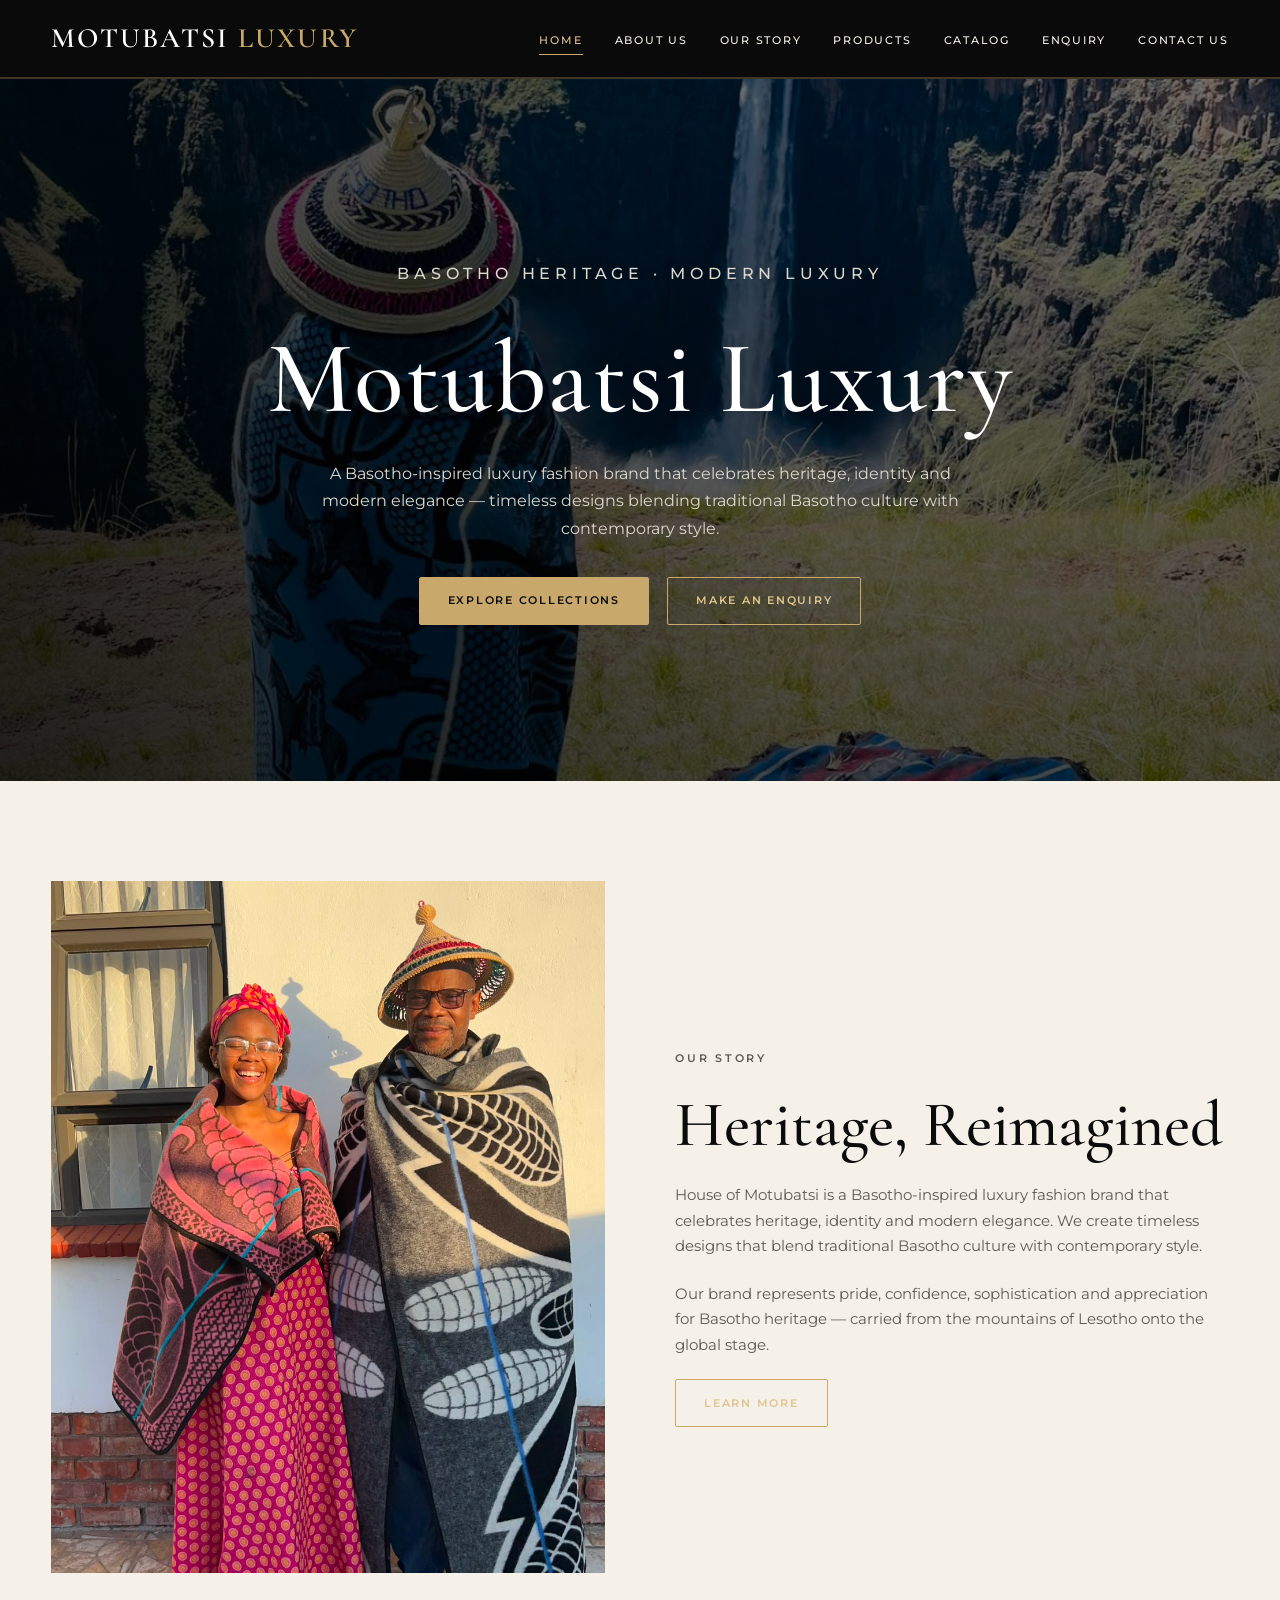
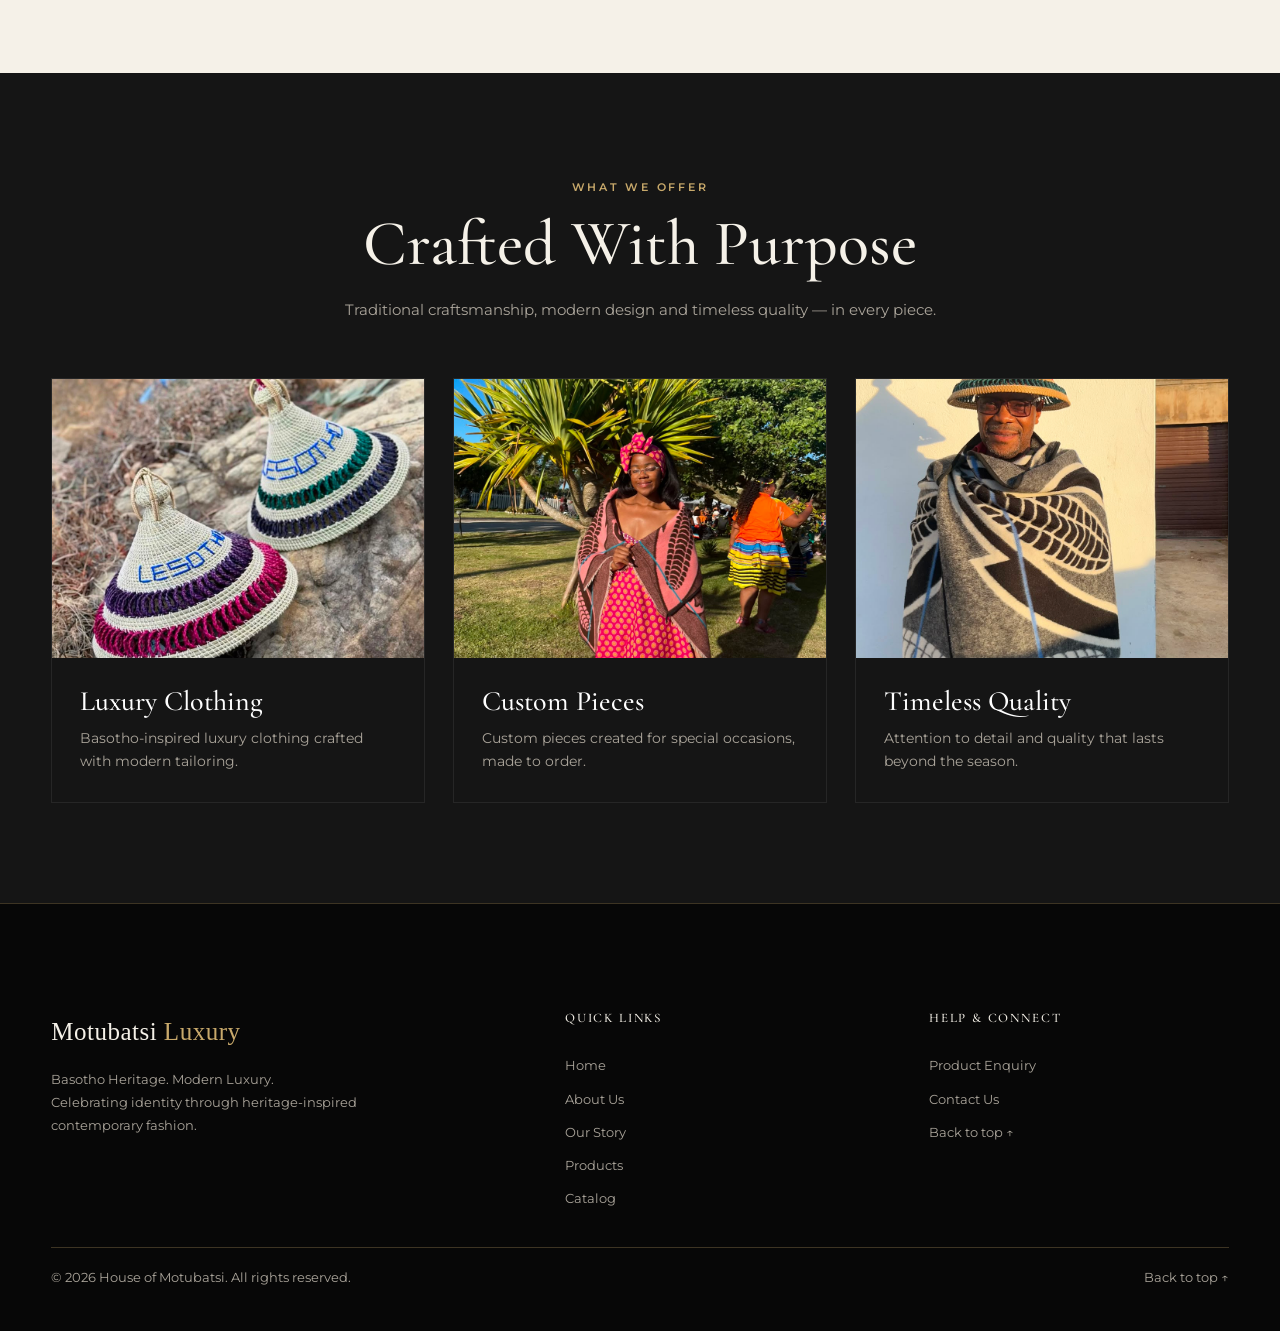
==== index.html @ 23c182a7 "Fix broken homepage product image path" ====
<!DOCTYPE html>
<!-- Declares this document as an HTML5 document. -->
<html lang="en">
<!-- Opens the HTML document and specifies English as the page language. -->

<head>
    <!-- Opens the head section containing metadata and linked resources. -->

    <meta charset="UTF-8">
    <!-- Sets the character encoding to UTF-8 so text and symbols display correctly. -->

    <meta name="viewport" content="width=device-width, initial-scale=1.0">
    <!-- Makes the webpage responsive by matching the viewport width to the device width. -->

    <meta name="description" content="House of Motubatsi — a Basotho-inspired luxury fashion brand celebrating heritage, identity and modern elegance.">
    <!-- Provides a description of the website for search engines and page previews. -->

    <link rel="stylesheet" href="assets/css/styles.css">
    <!-- Links the home page to the main Motubatsi Luxury CSS stylesheet. -->

    <title>Motubatsi Luxury | Home</title>
    <!-- Sets the title displayed in the browser tab. -->

</head>
<!-- Closes the head section. -->

<body id="top">
    <a class="skip-link" href="#main-content">Skip to main content</a>
<!-- Opens the visible content of the webpage. -->

    <header class="site-header" id="site-header">
        <!-- Creates the main website header. -->

        <div class="navbar">
            <!-- Wraps the navigation bar. -->

            <div class="nav-container">
                <!-- Provides the layout container for the brand, navigation, and mobile menu button. -->

                <a href="./index.html" class="brand">Motubatsi <span>Luxury</span></a>
                <!-- Creates the clickable Motubatsi Luxury brand/logo. -->
                <!-- The href links the brand back to the home page. -->
                <!-- The span allows the word "Luxury" to receive separate styling. -->

                <nav aria-label="Main navigation">
                    <!-- Defines the primary navigation area of the website. -->

                    <ul class="nav-links" id="primary-navigation">
                        <!-- Creates an unordered list containing the website navigation links. -->

                        <li><a href="./index.html" class="active">Home</a></li>
                        <!-- Creates the Home navigation item. -->
                        <!-- The active class indicates that the current page is Home. -->

                        <li><a href="./pages/about.html">About Us</a></li>
                        <!-- Creates a navigation item linking to the About Us page. -->

                        <li><a href="./pages/our-story.html">Our Story</a></li>
                        <!-- Creates a navigation item linking to the Our Story page. -->

                        <li><a href="./pages/product.html">Products</a></li>
                        <!-- Creates a navigation item linking to the Products page. -->

                        <li><a href="./pages/catalog.html">Catalog</a></li>
                        <!-- Creates a navigation item linking to the Catalog page. -->

                        <li><a href="./pages/enquiry.html">Enquiry</a></li>
                        <!-- Creates a navigation item linking to the Enquiry page. -->

                        <li><a href="./pages/contact.html">Contact Us</a></li>
                        <!-- Creates a navigation item linking to the Contact Us page. -->

                    </ul>
                    <!-- Closes the navigation list. -->

                </nav>
                <!-- Closes the navigation area. -->

                <button class="menu-toggle" type="button" aria-label="Toggle navigation" aria-controls="primary-navigation" aria-expanded="false">&#9776;</button>
                <!-- Creates the mobile navigation toggle button. -->
                <!-- aria-label gives the button an accessible description for screen readers. -->
                <!-- &#9776; displays the hamburger menu symbol. -->

            </div>
            <!-- Closes the navigation container. -->

        </div>
        <!-- Closes the navigation bar. -->

    </header>
    <!-- Closes the website header. -->

    <main id="main-content" tabindex="-1">
        <!-- Opens the main content area of the home page. -->

        <!-- Hero section: the main introductory banner at the top of the page. -->
        <section class="hero">
            <!-- Creates the large hero/banner section. -->

            <div class="hero-content">
                <!-- Contains and positions the hero text and action buttons. -->

                <p class="hero-eyebrow">Basotho Heritage &middot; Modern Luxury</p>
                <!-- Displays the small introductory text above the hero heading. -->
                <!-- &middot; creates a centered dot between the two phrases. -->

                <h1>Motubatsi Luxury</h1>
                <!-- Displays the main heading of the home page. -->

                <p>
                    <!-- Starts the main hero description. -->

                    A Basotho-inspired luxury fashion brand that celebrates heritage, identity and modern
                    <!-- Introduces the brand and its main themes. -->

                    elegance — timeless designs blending traditional Basotho culture with contemporary style.
                    <!-- Describes the combination of heritage and modern fashion. -->

                </p>
                <!-- Closes the hero description. -->

                <a href="./pages/product.html" class="btn">Explore Collections</a>
                <!-- Creates a primary button linking visitors to the Products page. -->

                <a href="./pages/enquiry.html" class="btn btn-outline" style="margin-left: 14px;">Make an Enquiry</a>
                <!-- Creates a secondary outlined button linking to the Enquiry page. -->
                <!-- The inline margin-left adds 14 pixels of space between the two buttons. -->

            </div>
            <!-- Closes the hero content container. -->

        </section>
        <!-- Closes the hero section. -->

        <!-- About teaser: a short introduction to the brand's story. -->
        <section class="about">
            <!-- Creates the About section on the home page. -->

            <div class="container about-grid">
                <!-- Creates a responsive grid containing the image and text. -->

                <div class="about-image">
                    <!-- Creates the image column of the About section. -->

                    <img src="./assets/images/founder-ceo.jpeg" alt="Founder & CEO of Motubatsi Luxury">
                    <!-- Displays the Founder and CEO image. -->
                    <!-- src specifies the location of the image file. -->
                    <!-- alt provides alternative text for accessibility and image-loading failures. -->

                </div>
                <!-- Closes the About image container. -->

                <div class="about-content">
                    <!-- Creates the text/content column of the About section. -->

                    <p class="section-eyebrow">Our Story</p>
                    <!-- Displays the small section label above the heading. -->

                    <h2>Heritage, Reimagined</h2>
                    <!-- Displays the About section heading. -->

                    <p>
                        <!-- Starts the first About paragraph. -->

                        House of Motubatsi is a Basotho-inspired luxury fashion brand that celebrates heritage,
                        <!-- Introduces the brand and its cultural focus. -->

                        identity and modern elegance. We create timeless designs that blend traditional Basotho
                        <!-- Explains the design philosophy of combining identity and elegance. -->

                        culture with contemporary style.
                        <!-- Completes the description of the design approach. -->

                    </p>
                    <!-- Closes the first About paragraph. -->

                    <p>
                        <!-- Starts the second About paragraph. -->

                        Our brand represents pride, confidence, sophistication and appreciation for Basotho
                        <!-- Lists qualities associated with the brand. -->

                        heritage — carried from the mountains of Lesotho onto the global stage.
                        <!-- Describes the brand's connection to Lesotho and its wider ambitions. -->

                    </p>
                    <!-- Closes the second About paragraph. -->

                    <a href="./pages/about.html" class="btn btn-outline">Learn More</a>
                    <!-- Creates a secondary button linking to the full About Us page. -->

                </div>
                <!-- Closes the About content container. -->

            </div>
            <!-- Closes the About grid. -->

        </section>
        <!-- Closes the About teaser section. -->

        <!-- Offerings section: highlights the main things the brand provides. -->
        <section class="bg-dark">
            <!-- Creates a dark-background section for the offerings. -->

            <div class="container">
                <!-- Creates the main constrained content container. -->

                <div class="section-header">
                    <!-- Creates the heading area for the offerings section. -->

                    <p class="section-eyebrow">What We Offer</p>
                    <!-- Displays the small section label. -->

                    <h2 class="section-title">Crafted With Purpose</h2>
                    <!-- Displays the main heading for the offerings section. -->

                    <p class="section-text">
                        <!-- Starts the section description. -->

                        Traditional craftsmanship, modern design and timeless quality — in every piece.
                        <!-- Summarizes the qualities represented by the products. -->

                    </p>
                    <!-- Closes the section description. -->

                </div>
                <!-- Closes the offerings section header. -->

                <div class="card-grid">
                    <!-- Creates a responsive grid containing the three offering cards. -->

                    <div class="card">
                        <!-- Creates the first offering card. -->

                        <div class="card-image">
                            <!-- Creates the image area of the first card. -->

                            <img src="./assets/images/Mokorotlo.jpeg" alt="Basotho-inspired luxury clothing">
                            <!-- Displays an image representing Basotho-inspired luxury clothing. -->
                            <!-- alt describes the image for accessibility. -->

                        </div>
                        <!-- Closes the first card image container. -->

                        <div class="card-content">
                            <!-- Contains the text content of the first card. -->

                            <h3>Luxury Clothing</h3>
                            <!-- Displays the first offering title. -->

                            <p>Basotho-inspired luxury clothing crafted with modern tailoring.</p>
                            <!-- Describes the luxury clothing offering. -->

                        </div>
                        <!-- Closes the first card content. -->

                    </div>
                    <!-- Closes the first offering card. -->

                    <div class="card">
                        <!-- Creates the second offering card. -->

                        <div class="card-image">
                            <!-- Creates the image area of the second card. -->

                            <img src="./assets/images/founder.jpeg" alt="Traditional craftsmanship with modern design">
                            <!-- Displays an image representing traditional craftsmanship and modern design. -->
                            <!-- alt provides an accessible description of the image. -->

                        </div>
                        <!-- Closes the second card image container. -->

                        <div class="card-content">
                            <!-- Contains the text content of the second card. -->

                            <h3>Custom Pieces</h3>
                            <!-- Displays the second offering title. -->

                            <p>Custom pieces created for special occasions, made to order.</p>
                            <!-- Describes the custom-piece offering. -->

                        </div>
                        <!-- Closes the second card content. -->

                    </div>
                    <!-- Closes the second offering card. -->

                    <div class="card">
                        <!-- Creates the third offering card. -->

                        <div class="card-image">
                            <!-- Creates the image area of the third card. -->

                            <img src="./assets/images/ceo.jpeg" alt="Attention to detail and timeless quality">
                            <!-- Displays an image representing attention to detail and timeless quality. -->
                            <!-- alt provides an accessible description of the image. -->

                        </div>
                        <!-- Closes the third card image container. -->

                        <div class="card-content">
                            <!-- Contains the text content of the third card. -->

                            <h3>Timeless Quality</h3>
                            <!-- Displays the third offering title. -->

                            <p>Attention to detail and quality that lasts beyond the season.</p>
                            <!-- Describes the brand's quality-focused offering. -->

                        </div>
                        <!-- Closes the third card content. -->

                    </div>
                    <!-- Closes the third offering card. -->

                </div>
                <!-- Closes the offerings card grid. -->

            </div>
            <!-- Closes the main offerings container. -->

        </section>
        <!-- Closes the offerings section. -->

    </main>
    <!-- Closes the main page content. -->

    <footer class="site-footer"><div class="container"><div class="footer-grid">
<div class="footer-brand"><a class="footer-brand-name" href="./index.html">Motubatsi <span>Luxury</span></a><p>Basotho Heritage. Modern Luxury.</p><p class="footer-note">Celebrating identity through heritage-inspired contemporary fashion.</p></div>
<div class="footer-links"><h2 class="footer-title">Quick Links</h2><a href="./index.html">Home</a><a href="./pages/about.html">About Us</a><a href="./pages/our-story.html">Our Story</a><a href="./pages/product.html">Products</a><a href="./pages/catalog.html">Catalog</a></div>
<div class="footer-links"><h2 class="footer-title">Help &amp; Connect</h2><a href="./pages/enquiry.html">Product Enquiry</a><a href="./pages/contact.html">Contact Us</a><a href="#top">Back to top <span aria-hidden="true">↑</span></a></div>
</div><div class="footer-bottom"><p>&copy; 2026 House of Motubatsi. All rights reserved.</p><a class="back-to-top" href="#top">Back to top <span aria-hidden="true">↑</span></a></div></div></footer>
    <!-- Closes the website footer. -->

    <script src="./assets/js/main.js"></script>
    <!-- Loads the website JavaScript file for interactive functionality such as the mobile menu. -->

</body>
<!-- Closes the body containing the visible webpage content. -->

</html>
<!-- Closes the HTML document. -->
---- assets/css/styles.css ----
/* =========================================================
   Motubatsi Luxury
   Main stylesheet
   ========================================================= */

@import url('https://fonts.googleapis.com/css2?family=Cormorant+Garamond:wght@400;500;600;700&family=Montserrat:wght@300;400;500;600&display=swap');

/* Begins this CSS rule or grouped selector. */
:root {
    /* Defines the --black custom property value. */
    --black: #0b0b0b;
    /* Defines the --charcoal custom property value. */
    --charcoal: #151515;
    /* Defines the --dark custom property value. */
    --dark: #202020;
    /* Defines the --cream custom property value. */
    --cream: #f5f1e8;
    /* Defines the --white custom property value. */
    --white: #ffffff;
    /* Defines the --gold custom property value. */
    --gold: #c8a96b;
    /* Defines the --gold-light custom property value. */
    --gold-light: #dfc58f;
    /* Defines the --muted custom property value. */
    --muted: #aaa49a;
    /* Defines the --border custom property value. */
    --border: rgba(200, 169, 107, 0.28);

    /* Defines the --font-display custom property value. */
    --font-display: "Cormorant Garamond", Georgia, serif;
    /* Defines the --font-body custom property value. */
    --font-body: "Montserrat", Arial, sans-serif;

    /* Defines the --container custom property value. */
    --container: 1180px;
    /* Defines the --radius custom property value. */
    --radius: 2px;
    /* Defines the --shadow custom property value. */
    --shadow: 0 18px 50px rgba(0, 0, 0, 0.25);
    /* Defines the --transition custom property value. */
    --transition: 0.3s ease;
}

/* ---------- Reset ---------- */

*,
*::before,
/* Begins this CSS rule or grouped selector. */
*::after {
    /* Sets the box-sizing CSS property. */
    box-sizing: border-box;
    /* Sets the margin CSS property. */
    margin: 0;
    /* Sets the padding CSS property. */
    padding: 0;
}

/* Begins this CSS rule or grouped selector. */
html {
    /* Sets the scroll-behavior CSS property. */
    scroll-behavior: smooth;
}

/* Begins this CSS rule or grouped selector. */
body {
    /* Sets the min-height CSS property. */
    min-height: 100vh;
    /* Sets the background CSS property. */
    background: var(--black);
    /* Sets the color CSS property. */
    color: var(--cream);
    /* Sets the font-family CSS property. */
    font-family: var(--font-body);
    /* Sets the font-size CSS property. */
    font-size: 15px;
    /* Sets the font-weight CSS property. */
    font-weight: 400;
    /* Sets the line-height CSS property. */
    line-height: 1.7;
}

/* Begins this CSS rule or grouped selector. */
img {
    /* Sets the display CSS property. */
    display: block;
    /* Sets the max-width CSS property. */
    max-width: 100%;
    /* Sets the height CSS property. */
    height: auto;
}

/* Begins this CSS rule or grouped selector. */
a {
    /* Sets the color CSS property. */
    color: inherit;
    /* Sets the text-decoration CSS property. */
    text-decoration: none;
}

button,
input,
textarea,
/* Begins this CSS rule or grouped selector. */
select {
    /* Sets the font CSS property. */
    font: inherit;
}

/* Begins this CSS rule or grouped selector. */
button {
    /* Sets the cursor CSS property. */
    cursor: pointer;
}

ul,
/* Begins this CSS rule or grouped selector. */
ol {
    /* Sets the list-style CSS property. */
    list-style: none;
}

/* ---------- Global layout ---------- */

/* Begins this CSS rule or grouped selector. */
.container {
    /* Sets the width CSS property. */
    width: min(92%, var(--container));
    /* Sets the margin-inline CSS property. */
    margin-inline: auto;
}

/* Begins this CSS rule or grouped selector. */
section {
    /* Sets the padding CSS property. */
    padding: 100px 0;
}

/* Begins this CSS rule or grouped selector. */
.section-header {
    /* Sets the max-width CSS property. */
    max-width: 700px;
    /* Sets the margin CSS property. */
    margin: 0 auto 55px;
    /* Sets the text-align CSS property. */
    text-align: center;
}

/* Begins this CSS rule or grouped selector. */
.section-eyebrow {
    /* Sets the display CSS property. */
    display: inline-block;
    /* Sets the margin-bottom CSS property. */
    margin-bottom: 12px;
    /* Sets the color CSS property. */
    color: var(--gold);
    /* Sets the font-size CSS property. */
    font-size: 11px;
    /* Sets the font-weight CSS property. */
    font-weight: 600;
    /* Sets the letter-spacing CSS property. */
    letter-spacing: 0.25em;
    /* Sets the text-transform CSS property. */
    text-transform: uppercase;
}

.section-title,
h1,
h2,
h3,
/* Begins this CSS rule or grouped selector. */
h4 {
    /* Sets the font-family CSS property. */
    font-family: var(--font-display);
    /* Sets the font-weight CSS property. */
    font-weight: 500;
    /* Sets the line-height CSS property. */
    line-height: 1.1;
}

/* Begins this CSS rule or grouped selector. */
.section-title {
    /* Sets the font-size CSS property. */
    font-size: clamp(2.4rem, 5vw, 4.2rem);
}

/* Begins this CSS rule or grouped selector. */
.section-text {
    /* Sets the margin-top CSS property. */
    margin-top: 18px;
    /* Sets the color CSS property. */
    color: var(--muted);
}

/* ---------- Header / Navigation ---------- */

header,
.site-header,
/* Begins this CSS rule or grouped selector. */
.navbar {
    /* Sets the position CSS property. */
    position: relative;
    /* Sets the z-index CSS property. */
    z-index: 1000;
}

.site-header,
/* Begins this CSS rule or grouped selector. */
.navbar {
    /* Sets the width CSS property. */
    width: 100%;
    /* Sets the background CSS property. */
    background: rgba(11, 11, 11, 0.96);
    /* Sets the border-bottom CSS property. */
    border-bottom: 1px solid var(--border);
}

/* Begins this CSS rule or grouped selector. */
.navbar {
    /* Sets the min-height CSS property. */
    min-height: 78px;
    /* Sets the display CSS property. */
    display: flex;
    /* Sets the align-items CSS property. */
    align-items: center;
}

.navbar .container,
/* Begins this CSS rule or grouped selector. */
.nav-container {
    /* Sets the display CSS property. */
    display: flex;
    /* Sets the align-items CSS property. */
    align-items: center;
    /* Sets the justify-content CSS property. */
    justify-content: space-between;
    /* Sets the gap CSS property. */
    gap: 30px;
    /* Sets the width CSS property. */
    width: min(92%, var(--container));
    /* Sets the margin-inline CSS property. */
    margin-inline: auto;
}

.logo,
/* Begins this CSS rule or grouped selector. */
.brand {
    /* Sets the color CSS property. */
    color: var(--white);
    /* Sets the font-family CSS property. */
    font-family: var(--font-display);
    /* Sets the font-size CSS property. */
    font-size: 28px;
    /* Sets the font-weight CSS property. */
    font-weight: 600;
    /* Sets the letter-spacing CSS property. */
    letter-spacing: 0.08em;
    /* Sets the text-transform CSS property. */
    text-transform: uppercase;
}

.logo span,
/* Begins this CSS rule or grouped selector. */
.brand span {
    /* Sets the color CSS property. */
    color: var(--gold);
}

.nav-links,
/* Begins this CSS rule or grouped selector. */
nav ul {
    /* Sets the display CSS property. */
    display: flex;
    /* Sets the align-items CSS property. */
    align-items: center;
    /* Sets the gap CSS property. */
    gap: 32px;
}

.nav-links a,
/* Begins this CSS rule or grouped selector. */
nav ul a {
    /* Sets the position CSS property. */
    position: relative;
    /* Sets the color CSS property. */
    color: var(--cream);
    /* Sets the font-size CSS property. */
    font-size: 11px;
    /* Sets the font-weight CSS property. */
    font-weight: 500;
    /* Sets the letter-spacing CSS property. */
    letter-spacing: 0.16em;
    /* Sets the text-transform CSS property. */
    text-transform: uppercase;
    /* Sets the transition CSS property. */
    transition: color var(--transition);
}

.nav-links a::after,
/* Begins this CSS rule or grouped selector. */
nav ul a::after {
    /* Sets the content CSS property. */
    content: "";
    /* Sets the position CSS property. */
    position: absolute;
    /* Sets the left CSS property. */
    left: 0;
    /* Sets the bottom CSS property. */
    bottom: -8px;
    /* Sets the width CSS property. */
    width: 0;
    /* Sets the height CSS property. */
    height: 1px;
    /* Sets the background CSS property. */
    background: var(--gold);
    /* Sets the transition CSS property. */
    transition: width var(--transition);
}

.nav-links a:hover,
.nav-links a.active,
nav ul a:hover,
/* Begins this CSS rule or grouped selector. */
nav ul a.active {
    /* Sets the color CSS property. */
    color: var(--gold-light);
}

.nav-links a:hover::after,
.nav-links a.active::after,
nav ul a:hover::after,
/* Begins this CSS rule or grouped selector. */
nav ul a.active::after {
    /* Sets the width CSS property. */
    width: 100%;
}

/* ---------- Hero ---------- */

/* Begins this CSS rule or grouped selector. */
.hero {
    /* Sets the position CSS property. */
    position: relative;
    /* Sets the min-height CSS property. */
    min-height: 78vh;
    /* Sets the display CSS property. */
    display: grid;
    /* Sets the place-items CSS property. */
    place-items: center;
    /* Sets the overflow CSS property. */
    overflow: hidden;
    background:
        linear-gradient(rgba(0, 0, 0, 0.52), rgba(0, 0, 0, 0.7)),
        /* Sets the url("../images/hero-background.jpeg") center/cover no-repeat; CSS property. */
        url("../images/hero-background.jpeg") center/cover no-repeat;
}

/* Begins this CSS rule or grouped selector. */
.hero::after {
    /* Sets the content CSS property. */
    content: "";
    /* Sets the position CSS property. */
    position: absolute;
    /* Sets the inset CSS property. */
    inset: 0;
    background: linear-gradient(
        90deg,
        rgba(0, 0, 0, 0.55),
        transparent 65%
    /* Sets the ); CSS property. */
    );
    /* Sets the pointer-events CSS property. */
    pointer-events: none;
}

/* Begins this CSS rule or grouped selector. */
.hero-content {
    /* Sets the position CSS property. */
    position: relative;
    /* Sets the z-index CSS property. */
    z-index: 1;
    /* Sets the width CSS property. */
    width: min(92%, 900px);
    /* Sets the text-align CSS property. */
    text-align: center;
}

/* Begins this CSS rule or grouped selector. */
.hero-eyebrow {
    /* Sets the margin-bottom CSS property. */
    margin-bottom: 18px;
    /* Sets the color CSS property. */
    color: var(--gold-light);
    /* Sets the font-size CSS property. */
    font-size: 12px;
    /* Sets the font-weight CSS property. */
    font-weight: 500;
    /* Sets the letter-spacing CSS property. */
    letter-spacing: 0.3em;
    /* Sets the text-transform CSS property. */
    text-transform: uppercase;
}

/* Begins this CSS rule or grouped selector. */
.hero h1 {
    /* Sets the color CSS property. */
    color: var(--white);
    /* Sets the font-size CSS property. */
    font-size: clamp(3.5rem, 8vw, 7rem);
    /* Sets the letter-spacing CSS property. */
    letter-spacing: 0.015em;
}

/* Begins this CSS rule or grouped selector. */
.hero p {
    /* Sets the max-width CSS property. */
    max-width: 650px;
    /* Sets the margin CSS property. */
    margin: 25px auto 35px;
    /* Sets the color CSS property. */
    color: #ddd8ce;
    /* Sets the font-size CSS property. */
    font-size: 16px;
}

/* ---------- Buttons ---------- */

.btn,
/* Begins this CSS rule or grouped selector. */
button.btn {
    /* Sets the display CSS property. */
    display: inline-flex;
    /* Sets the align-items CSS property. */
    align-items: center;
    /* Sets the justify-content CSS property. */
    justify-content: center;
    /* Sets the min-height CSS property. */
    min-height: 48px;
    /* Sets the padding CSS property. */
    padding: 0 28px;
    /* Sets the border CSS property. */
    border: 1px solid var(--gold);
    /* Sets the border-radius CSS property. */
    border-radius: var(--radius);
    /* Sets the background CSS property. */
    background: var(--gold);
    /* Sets the color CSS property. */
    color: var(--black);
    /* Sets the font-size CSS property. */
    font-size: 11px;
    /* Sets the font-weight CSS property. */
    font-weight: 600;
    /* Sets the letter-spacing CSS property. */
    letter-spacing: 0.16em;
    /* Sets the text-transform CSS property. */
    text-transform: uppercase;
    transition:
        background var(--transition),
        color var(--transition),
        transform var(--transition),
        /* Sets the box-shadow var(--transition); CSS property. */
        box-shadow var(--transition);
}

.btn:hover,
/* Begins this CSS rule or grouped selector. */
button.btn:hover {
    /* Sets the background CSS property. */
    background: transparent;
    /* Sets the color CSS property. */
    color: var(--gold-light);
    /* Sets the transform CSS property. */
    transform: translateY(-2px);
    /* Sets the box-shadow CSS property. */
    box-shadow: 0 10px 30px rgba(200, 169, 107, 0.12);
}

/* Begins this CSS rule or grouped selector. */
.btn-outline {
    /* Sets the background CSS property. */
    background: transparent;
    /* Sets the color CSS property. */
    color: var(--gold-light);
}

/* Begins this CSS rule or grouped selector. */
.btn-outline:hover {
    /* Sets the background CSS property. */
    background: var(--gold);
    /* Sets the color CSS property. */
    color: var(--black);
}

/* ---------- Cards / Services ---------- */

.grid,
.card-grid,
/* Begins this CSS rule or grouped selector. */
.services-grid {
    /* Sets the display CSS property. */
    display: grid;
    /* Sets the grid-template-columns CSS property. */
    grid-template-columns: repeat(3, minmax(0, 1fr));
    /* Sets the gap CSS property. */
    gap: 28px;
}

.card,
/* Begins this CSS rule or grouped selector. */
.service-card {
    /* Sets the overflow CSS property. */
    overflow: hidden;
    /* Sets the background CSS property. */
    background: var(--charcoal);
    /* Sets the border CSS property. */
    border: 1px solid rgba(255, 255, 255, 0.07);
    transition:
        transform var(--transition),
        border-color var(--transition),
        /* Sets the box-shadow var(--transition); CSS property. */
        box-shadow var(--transition);
}

.card:hover,
/* Begins this CSS rule or grouped selector. */
.service-card:hover {
    /* Sets the transform CSS property. */
    transform: translateY(-6px);
    /* Sets the border-color CSS property. */
    border-color: var(--border);
    /* Sets the box-shadow CSS property. */
    box-shadow: var(--shadow);
}

.card-image,
/* Begins this CSS rule or grouped selector. */
.service-image {
    /* Sets the aspect-ratio CSS property. */
    aspect-ratio: 4 / 3;
    /* Sets the overflow CSS property. */
    overflow: hidden;
    /* Sets the background CSS property. */
    background: var(--dark);
}

.card-image img,
/* Begins this CSS rule or grouped selector. */
.service-image img {
    /* Sets the width CSS property. */
    width: 100%;
    /* Sets the height CSS property. */
    height: 100%;
    /* Sets the object-fit CSS property. */
    object-fit: cover;
    /* Sets the transition CSS property. */
    transition: transform 0.6s ease;
}

.card:hover img,
/* Begins this CSS rule or grouped selector. */
.service-card:hover img {
    /* Sets the transform CSS property. */
    transform: scale(1.04);
}

.card-content,
/* Begins this CSS rule or grouped selector. */
.service-content {
    /* Sets the padding CSS property. */
    padding: 28px;
}

.card h3,
/* Begins this CSS rule or grouped selector. */
.service-card h3 {
    /* Sets the margin-bottom CSS property. */
    margin-bottom: 10px;
    /* Sets the color CSS property. */
    color: var(--white);
    /* Sets the font-size CSS property. */
    font-size: 28px;
}

.card p,
/* Begins this CSS rule or grouped selector. */
.service-card p {
    /* Sets the color CSS property. */
    color: var(--muted);
    /* Sets the font-size CSS property. */
    font-size: 14px;
}

/* ---------- About ---------- */

/* Begins this CSS rule or grouped selector. */
.about {
    /* Sets the background CSS property. */
    background: var(--cream);
    /* Sets the color CSS property. */
    color: var(--black);
}

/* Begins this CSS rule or grouped selector. */
.about .section-text {
    /* Sets the color CSS property. */
    color: #5e5a53;
}

/* Begins this CSS rule or grouped selector. */
.about-grid {
    /* Sets the display CSS property. */
    display: grid;
    /* Sets the grid-template-columns CSS property. */
    grid-template-columns: 1fr 1fr;
    /* Sets the align-items CSS property. */
    align-items: center;
    /* Sets the gap CSS property. */
    gap: 70px;
}

/* Begins this CSS rule or grouped selector. */
.about-image {
    /* Sets the overflow CSS property. */
    overflow: hidden;
}

/* Begins this CSS rule or grouped selector. */
.about-image img {
    /* Sets the width CSS property. */
    width: 100%;
    /* Sets the aspect-ratio CSS property. */
    aspect-ratio: 4 / 5;
    /* Sets the object-fit CSS property. */
    object-fit: cover;
}

/* Begins this CSS rule or grouped selector. */
.about-content h2 {
    /* Sets the font-size CSS property. */
    font-size: clamp(2.7rem, 5vw, 4.5rem);
}

/* Begins this CSS rule or grouped selector. */
.about-content p {
    /* Sets the margin CSS property. */
    margin: 22px 0;
    /* Sets the color CSS property. */
    color: #5e5a53;
}

/* ---------- Gallery ---------- */

/* Begins this CSS rule or grouped selector. */
.gallery {
    /* Sets the display CSS property. */
    display: grid;
    /* Sets the grid-template-columns CSS property. */
    grid-template-columns: repeat(12, 1fr);
    /* Sets the gap CSS property. */
    gap: 10px;
}

/* Begins this CSS rule or grouped selector. */
.gallery-item {
    /* Sets the position CSS property. */
    position: relative;
    /* Sets the min-height CSS property. */
    min-height: 260px;
    /* Sets the overflow CSS property. */
    overflow: hidden;
}

/* Begins this CSS rule or grouped selector. */
.gallery-item:nth-child(1) {
    /* Sets the grid-column CSS property. */
    grid-column: span 7;
}

/* Begins this CSS rule or grouped selector. */
.gallery-item:nth-child(2) {
    /* Sets the grid-column CSS property. */
    grid-column: span 5;
}

.gallery-item:nth-child(3),
.gallery-item:nth-child(4),
/* Begins this CSS rule or grouped selector. */
.gallery-item:nth-child(5) {
    /* Sets the grid-column CSS property. */
    grid-column: span 4;
}

/* Begins this CSS rule or grouped selector. */
.gallery-item img {
    /* Sets the width CSS property. */
    width: 100%;
    /* Sets the height CSS property. */
    height: 100%;
    /* Sets the object-fit CSS property. */
    object-fit: cover;
    /* Sets the transition CSS property. */
    transition: transform 0.7s ease;
}

/* Begins this CSS rule or grouped selector. */
.gallery-item:hover img {
    /* Sets the transform CSS property. */
    transform: scale(1.06);
}

/* ---------- Contact ---------- */

/* Begins this CSS rule or grouped selector. */
.contact {
    /* Sets the background CSS property. */
    background: var(--charcoal);
}

/* Begins this CSS rule or grouped selector. */
.contact-grid {
    /* Sets the display CSS property. */
    display: grid;
    /* Sets the grid-template-columns CSS property. */
    grid-template-columns: 0.8fr 1.2fr;
    /* Sets the gap CSS property. */
    gap: 70px;
}

/* Begins this CSS rule or grouped selector. */
.contact-details {
    /* Sets the display CSS property. */
    display: grid;
    /* Sets the gap CSS property. */
    gap: 25px;
}

/* Begins this CSS rule or grouped selector. */
.contact-details h3 {
    /* Sets the margin-bottom CSS property. */
    margin-bottom: 5px;
    /* Sets the color CSS property. */
    color: var(--gold-light);
    /* Sets the font-size CSS property. */
    font-size: 24px;
}

/* Begins this CSS rule or grouped selector. */
.contact-details p {
    /* Sets the color CSS property. */
    color: var(--muted);
}

/* Begins this CSS rule or grouped selector. */
.contact-form {
    /* Sets the display CSS property. */
    display: grid;
    /* Sets the gap CSS property. */
    gap: 18px;
}

/* Begins this CSS rule or grouped selector. */
.form-group {
    /* Sets the display CSS property. */
    display: grid;
    /* Sets the gap CSS property. */
    gap: 8px;
}

/* Begins this CSS rule or grouped selector. */
.form-group label {
    /* Sets the color CSS property. */
    color: var(--cream);
    /* Sets the font-size CSS property. */
    font-size: 11px;
    /* Sets the font-weight CSS property. */
    font-weight: 600;
    /* Sets the letter-spacing CSS property. */
    letter-spacing: 0.15em;
    /* Sets the text-transform CSS property. */
    text-transform: uppercase;
}

.form-group input,
.form-group textarea,
/* Begins this CSS rule or grouped selector. */
.form-group select {
    /* Sets the width CSS property. */
    width: 100%;
    /* Sets the padding CSS property. */
    padding: 14px 16px;
    /* Sets the border CSS property. */
    border: 1px solid rgba(255, 255, 255, 0.13);
    /* Sets the border-radius CSS property. */
    border-radius: var(--radius);
    /* Sets the outline CSS property. */
    outline: none;
    /* Sets the background CSS property. */
    background: var(--black);
    /* Sets the color CSS property. */
    color: var(--white);
    /* Sets the transition CSS property. */
    transition: border-color var(--transition);
}

/* Begins this CSS rule or grouped selector. */
.form-group textarea {
    /* Sets the min-height CSS property. */
    min-height: 150px;
    /* Sets the resize CSS property. */
    resize: vertical;
}

.form-group input:focus,
.form-group textarea:focus,
/* Begins this CSS rule or grouped selector. */
.form-group select:focus {
    /* Sets the border-color CSS property. */
    border-color: var(--gold);
}

/* ---------- Footer ---------- */

footer,
/* Begins this CSS rule or grouped selector. */
.site-footer {
    /* Sets the padding CSS property. */
    padding: 55px 0 25px;
    /* Sets the background CSS property. */
    background: #070707;
    /* Sets the border-top CSS property. */
    border-top: 1px solid var(--border);
}

/* Begins this CSS rule or grouped selector. */
.footer-grid {
    /* Sets the display CSS property. */
    display: grid;
    /* Sets the grid-template-columns CSS property. */
    grid-template-columns: 1.4fr 1fr 1fr;
    /* Sets the gap CSS property. */
    gap: 50px;
    /* Sets the padding-bottom CSS property. */
    padding-bottom: 45px;
}

/* Begins this CSS rule or grouped selector. */
.footer-title {
    /* Sets the margin-bottom CSS property. */
    margin-bottom: 15px;
    /* Sets the color CSS property. */
    color: var(--white);
    /* Sets the font-family CSS property. */
    font-family: var(--font-display);
    /* Sets the font-size CSS property. */
    font-size: 25px;
}

footer p,
/* Begins this CSS rule or grouped selector. */
.site-footer p {
    /* Sets the color CSS property. */
    color: var(--muted);
    /* Sets the font-size CSS property. */
    font-size: 13px;
}

/* Begins this CSS rule or grouped selector. */
.footer-links {
    /* Sets the display CSS property. */
    display: grid;
    /* Sets the gap CSS property. */
    gap: 9px;
}

/* Begins this CSS rule or grouped selector. */
.footer-links a {
    /* Sets the color CSS property. */
    color: var(--muted);
    /* Sets the font-size CSS property. */
    font-size: 12px;
    /* Sets the transition CSS property. */
    transition: color var(--transition);
}

/* Begins this CSS rule or grouped selector. */
.footer-links a:hover {
    /* Sets the color CSS property. */
    color: var(--gold-light);
}

/* Begins this CSS rule or grouped selector. */
.footer-bottom {
    /* Sets the padding-top CSS property. */
    padding-top: 22px;
    /* Sets the border-top CSS property. */
    border-top: 1px solid rgba(255, 255, 255, 0.08);
    /* Sets the color CSS property. */
    color: #777;
    /* Sets the font-size CSS property. */
    font-size: 11px;
    /* Sets the text-align CSS property. */
    text-align: center;
}

/* ---------- Utility classes ---------- */

/* Begins this CSS rule or grouped selector. */
.text-center {
    /* Sets the text-align CSS property. */
    text-align: center;
}

/* Begins this CSS rule or grouped selector. */
.text-gold {
    /* Sets the color CSS property. */
    color: var(--gold);
}

/* Begins this CSS rule or grouped selector. */
.bg-dark {
    /* Sets the background CSS property. */
    background: var(--charcoal);
}

/* Begins this CSS rule or grouped selector. */
.bg-black {
    /* Sets the background CSS property. */
    background: var(--black);
}

/* Sets the .mt-1 { margin-top CSS property. */
.mt-1 { margin-top: 10px; }
/* Sets the .mt-2 { margin-top CSS property. */
.mt-2 { margin-top: 20px; }
/* Sets the .mt-3 { margin-top CSS property. */
.mt-3 { margin-top: 30px; }
/* Sets the .mb-1 { margin-bottom CSS property. */
.mb-1 { margin-bottom: 10px; }
/* Sets the .mb-2 { margin-bottom CSS property. */
.mb-2 { margin-bottom: 20px; }
/* Sets the .mb-3 { margin-bottom CSS property. */
.mb-3 { margin-bottom: 30px; }

/* ---------- Mobile navigation ---------- */

/* Begins this CSS rule or grouped selector. */
.menu-toggle {
    /* Sets the display CSS property. */
    display: none;
    /* Sets the border CSS property. */
    border: 0;
    /* Sets the background CSS property. */
    background: transparent;
    /* Sets the color CSS property. */
    color: var(--white);
    /* Sets the font-size CSS property. */
    font-size: 24px;
}

/* ---------- Responsive ---------- */

/* Begins this CSS rule or grouped selector. */
@media (max-width: 900px) {
    /* Begins this CSS rule or grouped selector. */
    section {
        /* Sets the padding CSS property. */
        padding: 75px 0;
    }

    .nav-links,
    /* Begins this CSS rule or grouped selector. */
    nav ul {
        /* Sets the gap CSS property. */
        gap: 18px;
    }

    .about-grid,
    /* Begins this CSS rule or grouped selector. */
    .contact-grid {
        /* Sets the grid-template-columns CSS property. */
        grid-template-columns: 1fr;
        /* Sets the gap CSS property. */
        gap: 45px;
    }

    .grid,
    .card-grid,
    /* Begins this CSS rule or grouped selector. */
    .services-grid {
        /* Sets the grid-template-columns CSS property. */
        grid-template-columns: repeat(2, minmax(0, 1fr));
    }

    /* Begins this CSS rule or grouped selector. */
    .footer-grid {
        /* Sets the grid-template-columns CSS property. */
        grid-template-columns: 1fr 1fr;
    }
}

/* Begins this CSS rule or grouped selector. */
@media (max-width: 650px) {
    /* Begins this CSS rule or grouped selector. */
    section {
        /* Sets the padding CSS property. */
        padding: 60px 0;
    }

    /* Begins this CSS rule or grouped selector. */
    .navbar {
        /* Sets the min-height CSS property. */
        min-height: 68px;
    }

    /* Begins this CSS rule or grouped selector. */
    .menu-toggle {
        /* Sets the display CSS property. */
        display: block;
    }

    .nav-links,
    /* Begins this CSS rule or grouped selector. */
    nav ul {
        /* Sets the display CSS property. */
        display: none;
        /* Sets the position CSS property. */
        position: absolute;
        /* Sets the top CSS property. */
        top: 100%;
        /* Sets the left CSS property. */
        left: 0;
        /* Sets the right CSS property. */
        right: 0;
        /* Sets the flex-direction CSS property. */
        flex-direction: column;
        /* Sets the align-items CSS property. */
        align-items: stretch;
        /* Sets the gap CSS property. */
        gap: 0;
        /* Sets the padding CSS property. */
        padding: 12px 6%;
        /* Sets the background CSS property. */
        background: var(--black);
        /* Sets the border-bottom CSS property. */
        border-bottom: 1px solid var(--border);
    }

    .nav-links.open,
    /* Begins this CSS rule or grouped selector. */
    nav ul.open {
        /* Sets the display CSS property. */
        display: flex;
    }

    .nav-links a,
    /* Begins this CSS rule or grouped selector. */
    nav ul a {
        /* Sets the display CSS property. */
        display: block;
        /* Sets the padding CSS property. */
        padding: 14px 0;
    }

    /* Begins this CSS rule or grouped selector. */
    .hero {
        /* Sets the min-height CSS property. */
        min-height: 72vh;
    }

    /* Begins this CSS rule or grouped selector. */
    .hero h1 {
        /* Sets the font-size CSS property. */
        font-size: clamp(3rem, 15vw, 5rem);
    }

    .grid,
    .card-grid,
    /* Begins this CSS rule or grouped selector. */
    .services-grid {
        /* Sets the grid-template-columns CSS property. */
        grid-template-columns: 1fr;
    }

    /* Begins this CSS rule or grouped selector. */
    .gallery {
        /* Sets the grid-template-columns CSS property. */
        grid-template-columns: 1fr;
    }

    .gallery-item,
    .gallery-item:nth-child(1),
    .gallery-item:nth-child(2),
    .gallery-item:nth-child(3),
    .gallery-item:nth-child(4),
    /* Begins this CSS rule or grouped selector. */
    .gallery-item:nth-child(5) {
        /* Sets the grid-column CSS property. */
        grid-column: span 1;
        /* Sets the min-height CSS property. */
        min-height: 240px;
    }

    /* Begins this CSS rule or grouped selector. */
    .footer-grid {
        /* Sets the grid-template-columns CSS property. */
        grid-template-columns: 1fr;
        /* Sets the gap CSS property. */
        gap: 30px;
    }
}

/* ---------- Accessibility ---------- */

/* Begins this CSS rule or grouped selector. */
:focus-visible {
    /* Sets the outline CSS property. */
    outline: 2px solid var(--gold-light);
    /* Sets the outline-offset CSS property. */
    outline-offset: 4px;
}

/* Begins this CSS rule or grouped selector. */
@media (prefers-reduced-motion: reduce) {
    /* Begins this CSS rule or grouped selector. */
    html {
        /* Sets the scroll-behavior CSS property. */
        scroll-behavior: auto;
    }

    *,
    *::before,
    /* Begins this CSS rule or grouped selector. */
    *::after {
        /* Sets the transition-duration CSS property. */
        transition-duration: 0.01ms !important;
        /* Sets the animation-duration CSS property. */
        animation-duration: 0.01ms !important;
    }
}

/* Begins this CSS rule or grouped selector. */
.category-nav {
    /* Sets the position CSS property. */
    position: sticky;
    /* Sets the top CSS property. */
    top: 0;
    /* Sets the z-index CSS property. */
    z-index: 900;
    /* Sets the display CSS property. */
    display: flex;
    /* Sets the flex-wrap CSS property. */
    flex-wrap: wrap;
    /* Sets the gap CSS property. */
    gap: 10px;
    /* Sets the justify-content CSS property. */
    justify-content: center;
    /* Sets the padding CSS property. */
    padding: 18px 0;
    /* Sets the background CSS property. */
    background: rgba(11, 11, 11, 0.96);
    /* Sets the border-bottom CSS property. */
    border-bottom: 1px solid var(--border);
}

/* Begins this CSS rule or grouped selector. */
.category-nav a {
    /* Sets the padding CSS property. */
    padding: 8px 18px;
    /* Sets the border CSS property. */
    border: 1px solid var(--border);
    /* Sets the border-radius CSS property. */
    border-radius: 999px;
    /* Sets the font-size CSS property. */
    font-size: 11px;
    /* Sets the font-weight CSS property. */
    font-weight: 600;
    /* Sets the letter-spacing CSS property. */
    letter-spacing: 0.14em;
    /* Sets the text-transform CSS property. */
    text-transform: uppercase;
    /* Sets the color CSS property. */
    color: var(--cream);
    /* Sets the transition CSS property. */
    transition: background var(--transition), color var(--transition), border-color var(--transition);
}
        
/* Begins this CSS rule or grouped selector. */
.category-nav a:hover {
    /* Sets the background CSS property. */
    background: var(--gold);
    /* Sets the color CSS property. */
    color: var(--black);
    /* Sets the border-color CSS property. */
    border-color: var(--gold);
}
        
/* Begins this CSS rule or grouped selector. */
.catalog-category {
    /* Sets the scroll-margin-top CSS property. */
    scroll-margin-top: 70px;
}
        
/* Begins this CSS rule or grouped selector. */
.price-tag {
    /* Sets the display CSS property. */
    display: inline-block;
    /* Sets the margin CSS property. */
    margin: 6px 0 14px;
    /* Sets the color CSS property. */
    color: var(--gold-light);
    /* Sets the font-family CSS property. */
    font-family: var(--font-display);
    /* Sets the font-size CSS property. */
    font-size: 20px;
}


/* =========================================================
   Interactive map — Contact page
   Kept in the shared stylesheet used by every page.
   ========================================================= */
.office-map {
    width: 100%;
    max-width: 1000px;
    height: 420px;
    margin: 0 auto;
    border: 1px solid var(--gold);
    border-radius: 8px;
    overflow: hidden;
    z-index: 1;
}

.map-note {
    max-width: 1000px;
    margin: 14px auto 0;
    color: var(--cream);
    font-size: 13px;
    line-height: 1.6;
    text-align: center;
}

@media (max-width: 650px) {
    .office-map {
        height: 320px;
    }
}


/* Map fallback and popup styling, following the Campus-Cart map pattern. */
.office-map.map-unavailable {
    display: flex;
    align-items: center;
    justify-content: center;
    min-height: 120px;
    height: auto;
    padding: 24px;
    color: var(--cream);
    text-align: center;
    background: var(--charcoal);
}
.map-popup p {
    margin: 5px 0 0;
    font-size: 0.9rem;
}


/* ---------- Accessible image gallery lightbox ---------- */
.lightbox-trigger {
    cursor: zoom-in;
}
body.lightbox-open {
    overflow: hidden;
}
.lightbox[hidden],
.lb-btn[hidden] {
    display: none !important;
}
.lightbox {
    position: fixed;
    inset: 0;
    z-index: 99990;
    display: flex;
    align-items: center;
    justify-content: center;
    padding: 56px 64px;
    background: rgba(8, 8, 8, 0.94);
    animation: lightboxFadeIn 0.2s ease;
}
.lb-figure {
    max-width: min(1100px, 100%);
    max-height: 100%;
    margin: 0;
    color: var(--cream);
    text-align: center;
}
.lb-image {
    display: block;
    max-width: 100%;
    max-height: 76vh;
    margin: 0 auto;
    border: 1px solid rgba(255, 255, 255, 0.16);
    border-radius: 8px;
    background: var(--charcoal);
    object-fit: contain;
}
.lb-caption {
    margin-top: 12px;
    color: var(--cream);
    font-size: 14px;
}
.lb-count {
    margin: 5px 0 0;
    color: var(--muted);
    font-size: 12px;
}
.lb-btn {
    position: absolute;
    display: flex;
    align-items: center;
    justify-content: center;
    width: 48px;
    height: 48px;
    border: 1px solid var(--gold);
    border-radius: 50%;
    background: var(--black);
    color: var(--gold);
    font-size: 30px;
    line-height: 1;
    cursor: pointer;
    transition: background var(--transition), color var(--transition);
}
.lb-btn:hover,
.lb-btn:focus-visible {
    background: var(--gold);
    color: var(--black);
}
.lb-close {
    top: 14px;
    right: 14px;
}
.lb-prev {
    top: 50%;
    left: 12px;
    transform: translateY(-50%);
}
.lb-next {
    top: 50%;
    right: 12px;
    transform: translateY(-50%);
}
@keyframes lightboxFadeIn {
    from { opacity: 0; }
    to { opacity: 1; }
}
@media (max-width: 650px) {
    .lightbox {
        padding: 60px 54px 24px;
    }
    .lb-image {
        max-width: 100%;
        max-height: 70vh;
    }
    .lb-btn {
        width: 42px;
        height: 42px;
    }
    .lb-close {
        top: 10px;
        right: 10px;
    }
    .lb-prev {
        left: 5px;
    }
    .lb-next {
        right: 5px;
    }
}

/* ---------- Interactive product catalogue ---------- */
.catalog-tools-section {
    padding-top: 20px;
}
.catalog-tools {
    display: grid;
    grid-template-columns: minmax(0, 1fr) minmax(220px, 280px);
    gap: 18px;
    align-items: end;
}
.catalog-search,
.catalog-sort {
    display: flex;
    flex-direction: column;
    gap: 8px;
}
.catalog-search label,
.catalog-sort label {
    color: var(--gold-light);
    font-size: 11px;
    font-weight: 600;
    letter-spacing: 0.14em;
    text-transform: uppercase;
}
.catalog-search input,
.catalog-sort select {
    width: 100%;
    min-height: 50px;
    padding: 0 15px;
    border: 1px solid var(--border);
    border-radius: var(--radius);
    background: var(--charcoal);
    color: var(--cream);
}
.catalog-search input::placeholder {
    color: var(--muted);
}
.catalog-filter-row {
    display: flex;
    flex-wrap: wrap;
    justify-content: center;
    gap: 10px;
    margin: 24px 0 18px;
}
.catalog-filter {
    padding: 9px 18px;
    border: 1px solid var(--border);
    border-radius: 999px;
    background: transparent;
    color: var(--cream);
    font-size: 11px;
    font-weight: 600;
    letter-spacing: 0.1em;
    text-transform: uppercase;
    transition: background var(--transition), color var(--transition), border-color var(--transition);
}
.catalog-filter:hover,
.catalog-filter.active {
    border-color: var(--gold);
    background: var(--gold);
    color: var(--black);
}
.catalog-results {
    margin: 0 0 18px;
    color: var(--muted);
    font-size: 12px;
    text-align: right;
}
.catalog-product-category {
    margin-bottom: 8px;
    color: var(--gold);
    font-size: 10px;
    font-weight: 600;
    letter-spacing: 0.16em;
    text-transform: uppercase;
}
.catalog-empty {
    padding: 45px 20px;
    border: 1px solid var(--border);
    color: var(--muted);
    text-align: center;
}
.catalog-empty[hidden] {
    display: none;
}
@media (max-width: 650px) {
    .catalog-tools {
        grid-template-columns: 1fr;
    }
    .catalog-results {
        text-align: left;
    }
}


/* ---------- Interactive brand FAQ accordion ---------- */
.faq-list {
    max-width: 850px;
    margin: 0 auto;
    display: grid;
    gap: 12px;
}
.faq-item {
    border: 1px solid var(--border);
    border-radius: var(--radius);
    background: rgba(255, 255, 255, 0.025);
    overflow: hidden;
    transition: border-color var(--transition), background var(--transition), transform var(--transition);
}
.faq-item:hover,
.faq-item[open] {
    border-color: var(--gold);
    background: rgba(255, 255, 255, 0.045);
}
.faq-item summary {
    position: relative;
    padding: 20px 56px 20px 22px;
    color: var(--cream);
    font-family: var(--font-display);
    font-size: 19px;
    cursor: pointer;
    list-style: none;
}
.faq-item summary::-webkit-details-marker { display: none; }
.faq-item summary::after {
    content: '+';
    position: absolute;
    top: 50%;
    right: 22px;
    color: var(--gold);
    font-family: Arial, sans-serif;
    font-size: 25px;
    transform: translateY(-50%);
    transition: transform var(--transition);
}
.faq-item[open] summary::after {
    content: '−';
    transform: translateY(-50%) rotate(180deg);
}
.faq-answer {
    padding: 0 22px 20px;
    color: var(--muted);
    line-height: 1.8;
    animation: faqReveal 0.28s ease both;
}
.faq-answer p { margin: 0; }
@keyframes faqReveal {
    from { opacity: 0; transform: translateY(-7px); }
    to { opacity: 1; transform: translateY(0); }
}

/* ---------- Subtle scroll and interaction transitions ---------- */
.reveal-on-scroll {
    opacity: 0;
    transform: translateY(24px);
    transition: opacity 650ms ease, transform 650ms cubic-bezier(0.2, 0.65, 0.3, 1);
}
.reveal-on-scroll.is-visible {
    opacity: 1;
    transform: translateY(0);
}
.card,
.btn,
.nav-links a,
.brand,
.catalog-filter,
.category-nav a {
    transition: transform 240ms ease, background-color 240ms ease, color 240ms ease, border-color 240ms ease, box-shadow 240ms ease;
}
.card:hover {
    transform: translateY(-5px);
    box-shadow: 0 14px 35px rgba(0, 0, 0, 0.22);
}
.btn:hover {
    transform: translateY(-2px);
}
.menu-toggle { transition: color 220ms ease, transform 220ms ease; }
.menu-toggle:hover { color: var(--gold-light); transform: scale(1.06); }

@media (prefers-reduced-motion: reduce) {
    .reveal-on-scroll,
    .faq-answer,
    .card,
    .btn,
    .nav-links a,
    .brand,
    .catalog-filter,
    .category-nav a,
    .menu-toggle {
        animation: none !important;
        transition: none !important;
        transform: none !important;
    }
    .reveal-on-scroll { opacity: 1 !important; }
}


/* ---------- Luxury interactive tabs ---------- */
.brand-tabs {
    max-width: 900px;
    margin: 0 auto;
    border: 1px solid var(--border);
    background: linear-gradient(135deg, rgba(200, 169, 107, 0.08), rgba(255, 255, 255, 0.018));
    box-shadow: 0 22px 60px rgba(0, 0, 0, 0.22);
}
.brand-tab-list {
    display: flex;
    flex-wrap: wrap;
    gap: 0;
    border-bottom: 1px solid var(--border);
    background: rgba(0, 0, 0, 0.2);
}
.brand-tab {
    position: relative;
    flex: 1 1 150px;
    min-height: 58px;
    padding: 14px 22px;
    border: 0;
    border-bottom: 2px solid transparent;
    background: transparent;
    color: var(--muted);
    font-size: 11px;
    font-weight: 600;
    letter-spacing: 0.18em;
    text-transform: uppercase;
    transition: color 260ms ease, background 260ms ease, border-color 260ms ease;
}
.brand-tab:hover,
.brand-tab:focus-visible,
.brand-tab.is-active {
    color: var(--gold-light);
    background: rgba(200, 169, 107, 0.07);
}
.brand-tab.is-active { border-bottom-color: var(--gold); }
.brand-tab:focus-visible {
    outline: 2px solid var(--gold-light);
    outline-offset: -4px;
}
.brand-tab-panels { min-height: 245px; }
.brand-tab-panel {
    padding: clamp(28px, 5vw, 54px);
    animation: tabPanelReveal 420ms cubic-bezier(0.2, 0.65, 0.3, 1) both;
}
.brand-tab-panel[hidden] { display: none; }
.brand-tab-panel .tab-index {
    display: inline-block;
    margin-bottom: 18px;
    color: var(--gold);
    font-size: 10px;
    font-weight: 600;
    letter-spacing: 0.2em;
    text-transform: uppercase;
}
.brand-tab-panel h3 {
    margin-bottom: 14px;
    color: var(--cream);
    font-size: clamp(1.8rem, 4vw, 2.7rem);
}
.brand-tab-panel p {
    max-width: 680px;
    color: var(--muted);
    line-height: 1.9;
}
@keyframes tabPanelReveal {
    from { opacity: 0; transform: translateY(12px); }
    to { opacity: 1; transform: translateY(0); }
}

/* ---------- Subtle cursor-follow accent (fine pointers only) ---------- */
.cursor-follow {
    position: fixed;
    top: 0;
    left: 0;
    z-index: 99980;
    width: 34px;
    height: 34px;
    border: 1px solid rgba(223, 197, 143, 0.7);
    border-radius: 50%;
    background: rgba(200, 169, 107, 0.055);
    box-shadow: 0 0 22px rgba(200, 169, 107, 0.12);
    opacity: 0;
    pointer-events: none;
    transition: width 220ms ease, height 220ms ease, opacity 220ms ease, border-color 220ms ease, background 220ms ease;
    will-change: transform;
}
.cursor-follow.is-active { opacity: 1; }
.cursor-follow.is-hovering {
    width: 48px;
    height: 48px;
    border-color: var(--gold-light);
    background: rgba(200, 169, 107, 0.12);
}
.cursor-follow.is-pressed {
    width: 25px;
    height: 25px;
    background: rgba(200, 169, 107, 0.2);
}
@media (hover: none), (pointer: coarse) {
    .cursor-follow { display: none !important; }
}
@media (max-width: 650px) {
    .brand-tab { flex-basis: 100%; min-height: 48px; }
    .brand-tab-panels { min-height: 0; }
}
@media (prefers-reduced-motion: reduce) {
    .brand-tab,
    .brand-tab-panel,
    .cursor-follow {
        animation: none !important;
        transition: none !important;
    }
    .cursor-follow { display: none !important; }
}


/* ---------- Accessible form validation and submission feedback ---------- */
.validated-form .form-group input[aria-invalid="true"],
.validated-form .form-group select[aria-invalid="true"],
.validated-form .form-group textarea[aria-invalid="true"] {
    border-color: #e58b83;
    box-shadow: 0 0 0 2px rgba(229, 139, 131, 0.12);
}
.field-error {
    display: block;
    margin-top: 2px;
    color: #f0a39b;
    font-size: 12px;
    line-height: 1.5;
}
.form-status {
    display: none;
    padding: 14px 16px;
    border: 1px solid transparent;
    border-radius: var(--radius);
    font-size: 13px;
    line-height: 1.65;
}
.form-status.is-pending,
.form-status.is-success,
.form-status.is-error { display: block; }
.form-status.is-pending {
    color: var(--cream);
    border-color: rgba(200, 169, 107, 0.45);
    background: rgba(200, 169, 107, 0.08);
}
.form-status.is-success {
    color: #bfe5c7;
    border-color: rgba(112, 184, 130, 0.5);
    background: rgba(66, 139, 85, 0.12);
}
.form-status.is-error {
    color: #ffc1b9;
    border-color: rgba(229, 139, 131, 0.55);
    background: rgba(160, 55, 48, 0.12);
}
.validated-form button[type="submit"]:disabled {
    cursor: wait;
    opacity: 0.7;
    transform: none;
}
@media (prefers-reduced-motion: reduce) {
    .form-status { transition: none !important; }
}


/* ---------- The Motubatsi Perspective: editorial heritage feature ---------- */
.brand-tabs-section {
    position: relative;
    isolation: isolate;
    overflow: hidden;
    padding: clamp(76px, 9vw, 118px) 0;
    background:
        radial-gradient(ellipse at 12% 18%, rgba(200, 169, 107, 0.13), transparent 38%),
        radial-gradient(ellipse at 92% 82%, rgba(200, 169, 107, 0.08), transparent 34%),
        linear-gradient(145deg, #171512 0%, #100f0d 52%, #1b1813 100%);
}
.brand-tabs-section::before,
.brand-tabs-section::after {
    position: absolute;
    z-index: -1;
    width: min(34vw, 420px);
    aspect-ratio: 1;
    border: 1px solid rgba(200, 169, 107, 0.12);
    border-radius: 50%;
    content: "";
    pointer-events: none;
}
.brand-tabs-section::before {
    top: -230px;
    left: -170px;
    box-shadow: 0 0 0 28px rgba(200, 169, 107, 0.025), 0 0 0 58px rgba(200, 169, 107, 0.018);
}
.brand-tabs-section::after {
    right: -220px;
    bottom: -260px;
    box-shadow: 0 0 0 30px rgba(200, 169, 107, 0.025), 0 0 0 62px rgba(200, 169, 107, 0.018);
}
.brand-tabs-section .section-header {
    max-width: 760px;
    margin-bottom: 42px;
}
.brand-tabs-section .section-eyebrow {
    display: inline-flex;
    align-items: center;
    gap: 12px;
    color: var(--gold-light);
    letter-spacing: 0.28em;
}
.brand-tabs-section .section-eyebrow::before,
.brand-tabs-section .section-eyebrow::after {
    width: 28px;
    height: 1px;
    background: var(--gold);
    content: "";
}
.brand-tabs-section .section-title {
    margin-top: 14px;
    font-size: clamp(2.2rem, 5.5vw, 4.4rem);
    line-height: 1.08;
    letter-spacing: -0.035em;
}
.brand-tabs-section .section-text {
    max-width: 620px;
    margin: 18px auto 0;
    color: rgba(245, 239, 226, 0.72);
    font-size: 15px;
    line-height: 1.9;
}
.brand-tabs-section .brand-tabs {
    position: relative;
    max-width: 980px;
    overflow: hidden;
    border: 1px solid rgba(200, 169, 107, 0.32);
    border-radius: 4px;
    background: linear-gradient(135deg, rgba(37, 32, 24, 0.96), rgba(17, 16, 14, 0.98));
    box-shadow: 0 30px 90px rgba(0, 0, 0, 0.38), inset 0 1px rgba(255, 255, 255, 0.035);
}
.brand-tabs-section .brand-tab-list {
    padding: 8px;
    gap: 8px;
    border-bottom: 1px solid rgba(200, 169, 107, 0.2);
    background: rgba(0, 0, 0, 0.24);
}
.brand-tabs-section .brand-tab {
    min-height: 62px;
    border: 1px solid transparent;
    border-radius: 2px;
    font-size: 11px;
    letter-spacing: 0.22em;
}
.brand-tabs-section .brand-tab.is-active {
    border: 1px solid rgba(200, 169, 107, 0.35);
    background: linear-gradient(135deg, rgba(200, 169, 107, 0.16), rgba(200, 169, 107, 0.045));
    box-shadow: inset 0 -2px var(--gold), 0 8px 22px rgba(0, 0, 0, 0.16);
}
.brand-tabs-section .brand-tab-panel {
    min-height: 280px;
    padding: clamp(34px, 7vw, 76px);
}
.brand-tabs-section .brand-tab-panel .tab-index {
    padding-bottom: 10px;
    border-bottom: 1px solid rgba(200, 169, 107, 0.38);
}
.brand-tabs-section .brand-tab-panel h3 {
    max-width: 680px;
    font-family: Georgia, "Times New Roman", serif;
    font-size: clamp(2rem, 4.5vw, 3.35rem);
    font-weight: 400;
    line-height: 1.15;
}
.brand-tabs-section .brand-tab-panel p {
    max-width: 690px;
    color: rgba(245, 239, 226, 0.72);
    font-size: 15px;
    line-height: 2;
}
@media (max-width: 650px) {
    .brand-tabs-section { padding: 64px 0; }
    .brand-tabs-section .brand-tab-list { gap: 5px; }
    .brand-tabs-section .brand-tab { min-height: 48px; }
    .brand-tabs-section .brand-tab-panel { min-height: 0; }
}
@media (prefers-reduced-motion: reduce) {
    .brand-tabs-section .brand-tab,
    .brand-tabs-section .brand-tab-panel { animation: none !important; transition: none !important; }
}

/* Accessible skip navigation and shared footer layout */
.skip-link{position:absolute;z-index:100000;top:10px;left:10px;padding:12px 18px;transform:translateY(-160%);border:1px solid var(--gold);background:#171512;color:var(--cream);font-weight:600;text-decoration:none;transition:transform 180ms ease}
.skip-link:focus{transform:translateY(0);outline:2px solid var(--gold-light);outline-offset:3px}
#main-content:focus{outline:none}
#top{scroll-behavior:smooth}
.site-footer .footer-grid{display:grid;grid-template-columns:1.5fr 1fr 1fr;gap:clamp(28px,5vw,72px);padding:52px 0 38px}
.footer-brand-name{display:inline-block;margin-bottom:14px;color:var(--cream);font-family:Georgia,"Times New Roman",serif;font-size:25px;text-decoration:none;letter-spacing:.02em}
.footer-brand-name span{color:var(--gold)}
.site-footer .footer-brand p,.footer-note{max-width:330px;color:var(--muted);line-height:1.8}
.site-footer .footer-title{margin:0 0 18px;color:var(--cream);font-size:13px;letter-spacing:.14em;text-transform:uppercase}
.site-footer .footer-links{display:flex;flex-direction:column;align-items:flex-start;gap:11px}
.site-footer .footer-links a,.back-to-top{color:var(--muted);font-size:13px;text-decoration:none;transition:color 180ms ease,transform 180ms ease}
.site-footer .footer-links a:hover,.site-footer .footer-links a:focus-visible,.back-to-top:hover,.back-to-top:focus-visible{color:var(--gold-light);transform:translateX(3px)}
.site-footer .footer-bottom{display:flex;align-items:center;justify-content:space-between;gap:18px;padding:18px 0;border-top:1px solid var(--border);color:var(--muted);font-size:12px}
.site-footer .footer-bottom p{margin:0}
@media(max-width:700px){.site-footer .footer-grid{grid-template-columns:repeat(2,minmax(0,1fr))}.site-footer .footer-brand{grid-column:1/-1}}
@media(max-width:420px){.site-footer .footer-grid{grid-template-columns:1fr}.site-footer .footer-brand{grid-column:auto}.site-footer .footer-bottom{align-items:flex-start;flex-direction:column}}
@media(prefers-reduced-motion:reduce){.skip-link,.site-footer .footer-links a,.back-to-top{transition:none!important}#top{scroll-behavior:auto}}
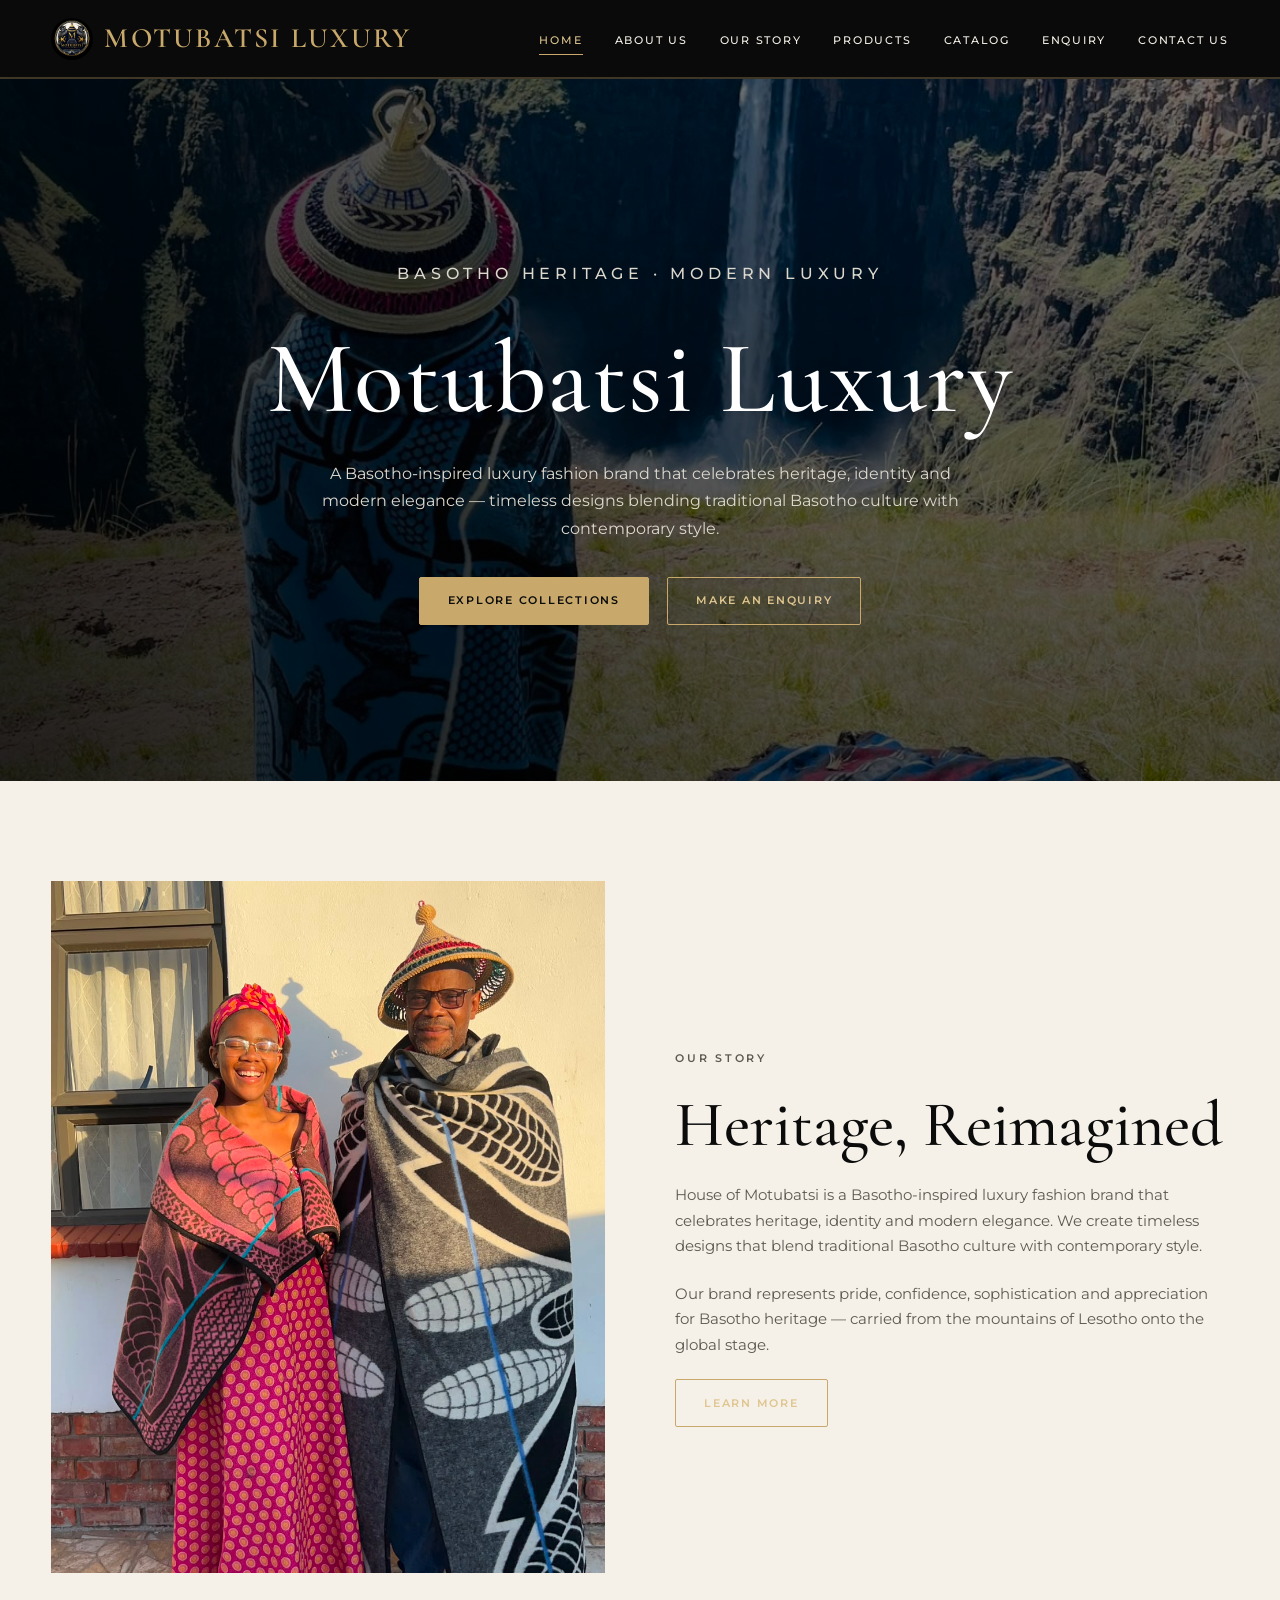
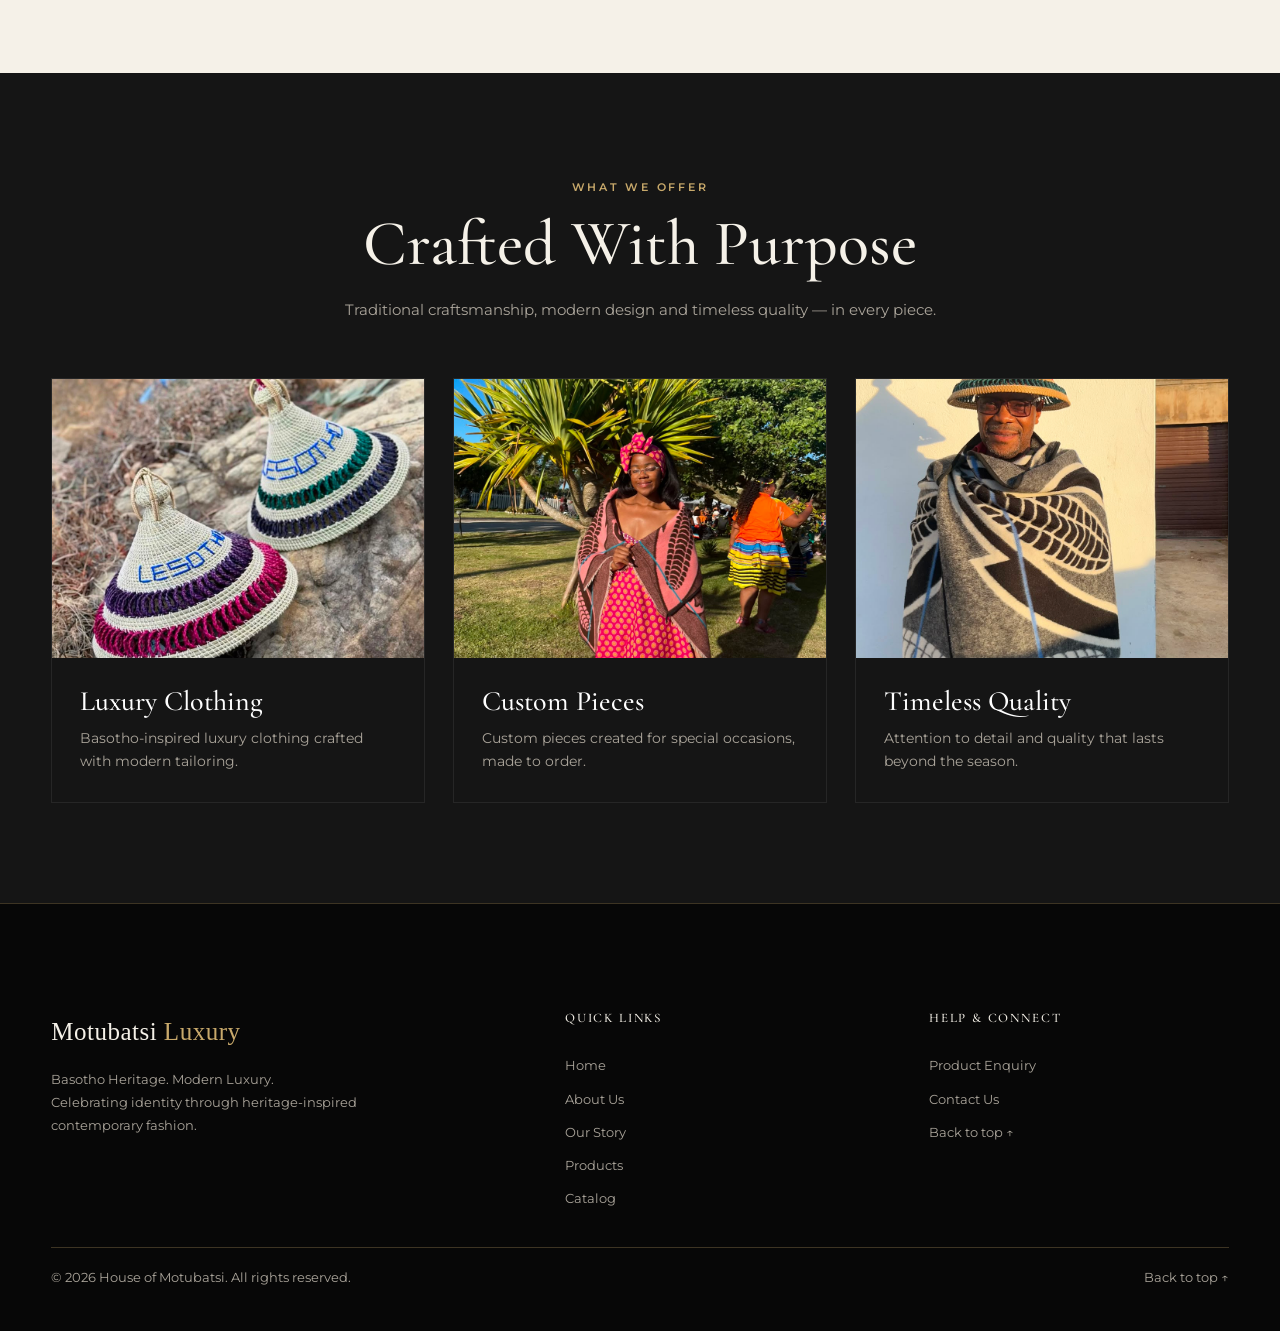
==== commit 36e4a660: "Add logo beside the site wordmark" ====
--- a/index.html
+++ b/index.html
@@ -16,9 +16,21 @@
     <!-- Provides a description of the website for search engines and page previews. -->
 
     <link rel="stylesheet" href="assets/css/styles.css">
+    <link rel="icon" type="image/jpeg" href="./assets/images/logo.jpeg">
     <!-- Links the home page to the main Motubatsi Luxury CSS stylesheet. -->
-
-    <title>Motubatsi Luxury | Home</title>
+    <meta name="robots" content="index, follow, max-image-preview:large">
+    <meta name="theme-color" content="#171512">
+    <meta property="og:type" content="website">
+    <meta property="og:site_name" content="Motubatsi Luxury">
+    <meta property="og:locale" content="en_ZA">
+    <meta property="og:title" content="Motubatsi Luxury | Basotho-Inspired Luxury Fashion">
+    <meta property="og:description" content="Discover Motubatsi Luxury, a Basotho-inspired fashion house celebrating Lesotho's heritage through contemporary clothing, blankets, jackets and headwear.">
+    <meta name="twitter:card" content="summary">
+    <meta name="twitter:title" content="Motubatsi Luxury | Basotho-Inspired Luxury Fashion">
+    <meta name="twitter:description" content="Discover Motubatsi Luxury, a Basotho-inspired fashion house celebrating Lesotho's heritage through contemporary clothing, blankets, jackets and headwear.">
+
+
+    <title>Motubatsi Luxury | Basotho-Inspired Luxury Fashion</title>
     <!-- Sets the title displayed in the browser tab. -->
 
 </head>
@@ -37,7 +49,7 @@
             <div class="nav-container">
                 <!-- Provides the layout container for the brand, navigation, and mobile menu button. -->
 
-                <a href="./index.html" class="brand">Motubatsi <span>Luxury</span></a>
+                <a href="./index.html" class="brand"><img class="brand-logo" src="assets/images/logo.jpeg" alt="" width="42" height="42"><span class="brand-wordmark">Motubatsi <span>Luxury</span></span></a>
                 <!-- Creates the clickable Motubatsi Luxury brand/logo. -->
                 <!-- The href links the brand back to the home page. -->
                 <!-- The span allows the word "Luxury" to receive separate styling. -->
--- a/assets/css/styles.css
+++ b/assets/css/styles.css
@@ -1880,3 +1880,12 @@
 @media(max-width:700px){.site-footer .footer-grid{grid-template-columns:repeat(2,minmax(0,1fr))}.site-footer .footer-brand{grid-column:1/-1}}
 @media(max-width:420px){.site-footer .footer-grid{grid-template-columns:1fr}.site-footer .footer-brand{grid-column:auto}.site-footer .footer-bottom{align-items:flex-start;flex-direction:column}}
 @media(prefers-reduced-motion:reduce){.skip-link,.site-footer .footer-links a,.back-to-top{transition:none!important}#top{scroll-behavior:auto}}
+
+
+/* Brand mark beside the wordmark */
+.brand { display: inline-flex; align-items: center; gap: 0.7rem; }
+.brand-logo { display: block; width: 42px; height: 42px; flex: 0 0 42px; object-fit: contain; border-radius: 50%; }
+@media (max-width: 480px) {
+  .brand { gap: 0.45rem; }
+  .brand-logo { width: 34px; height: 34px; flex-basis: 34px; }
+}
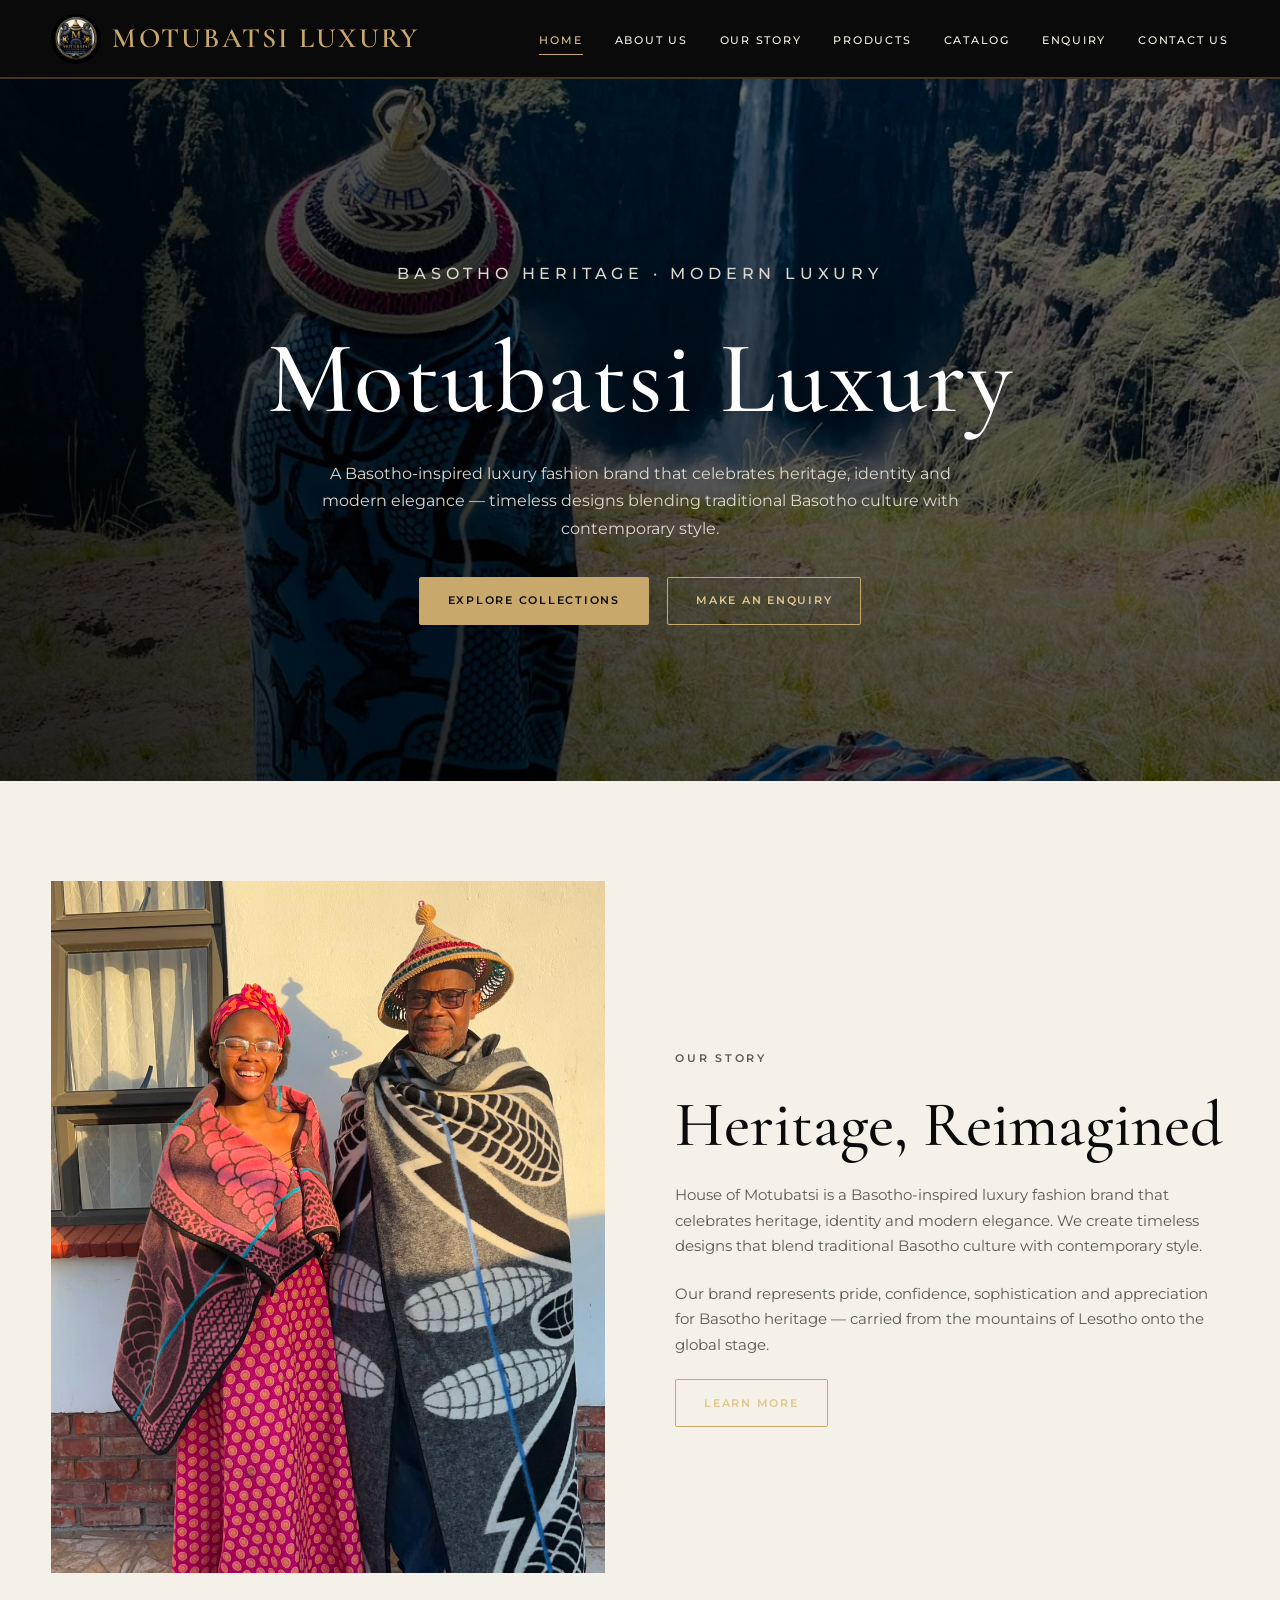
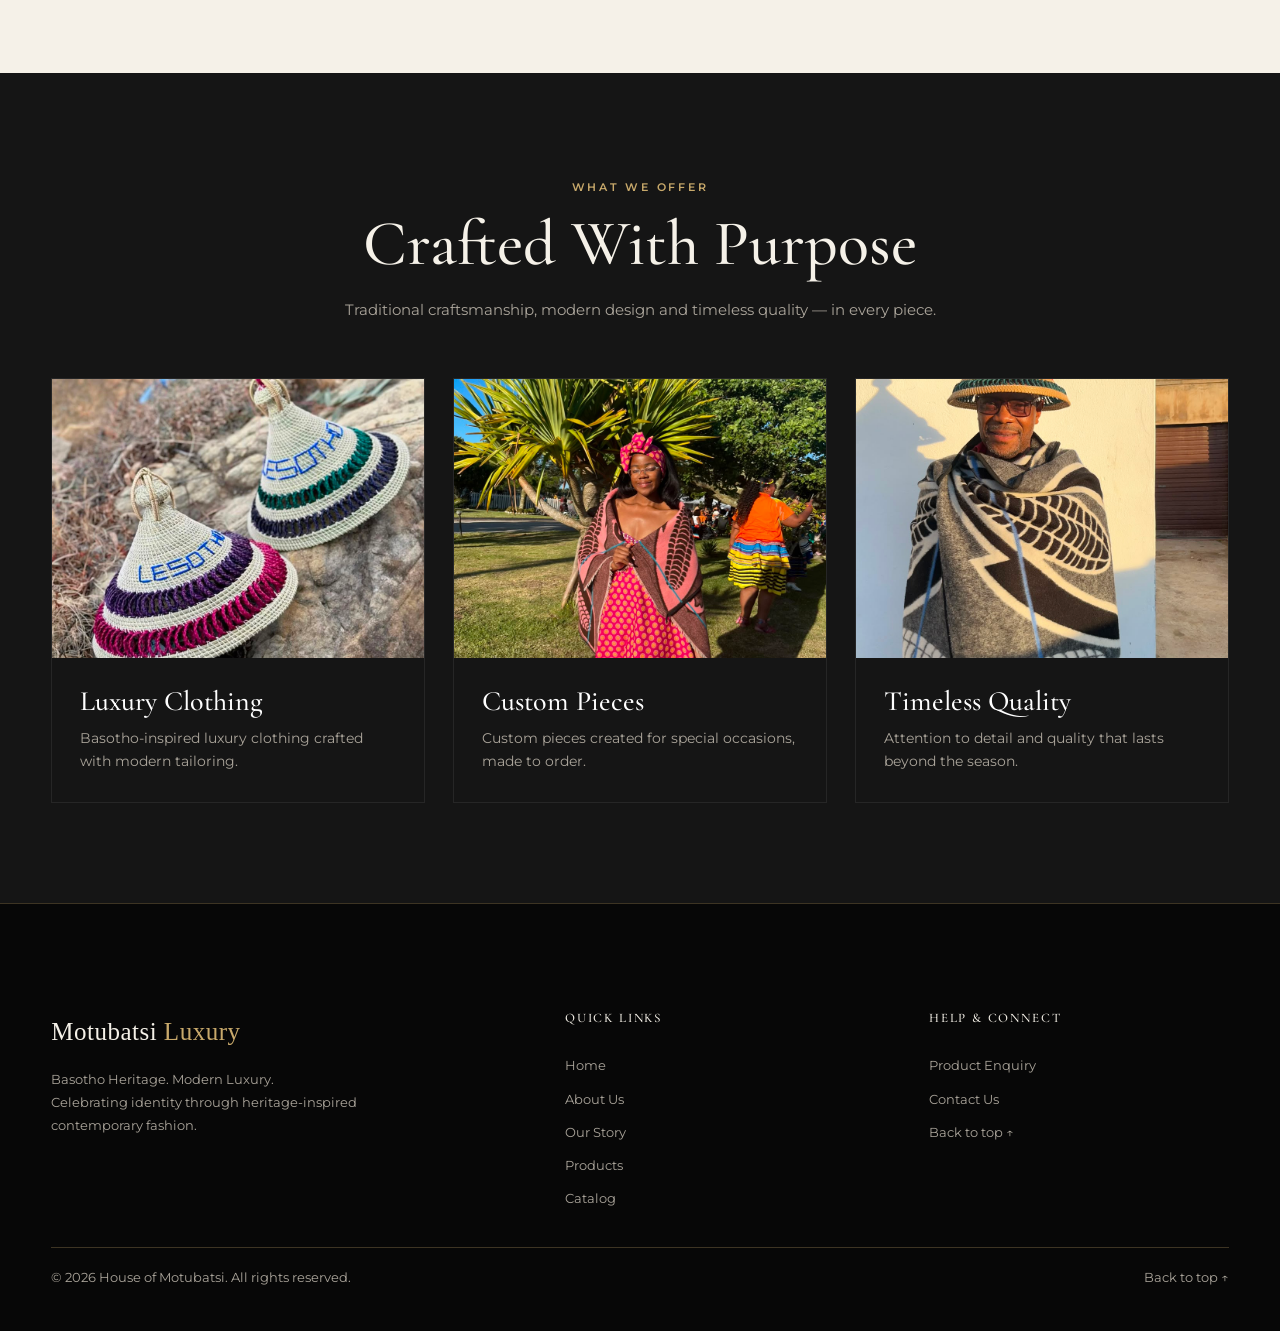
==== commit 37e876fc: "Use the brand logo as the site favicon" ====
--- a/index.html
+++ b/index.html
@@ -16,7 +16,7 @@
     <!-- Provides a description of the website for search engines and page previews. -->
 
     <link rel="stylesheet" href="assets/css/styles.css">
-    <link rel="icon" type="image/jpeg" href="./assets/images/logo.jpeg">
+    <link rel="icon" type="image/jpeg" href="assets/images/logo.jpeg">
     <!-- Links the home page to the main Motubatsi Luxury CSS stylesheet. -->
     <meta name="robots" content="index, follow, max-image-preview:large">
     <meta name="theme-color" content="#171512">
--- a/assets/css/styles.css
+++ b/assets/css/styles.css
@@ -1884,8 +1884,8 @@
 
 /* Brand mark beside the wordmark */
 .brand { display: inline-flex; align-items: center; gap: 0.7rem; }
-.brand-logo { display: block; width: 42px; height: 42px; flex: 0 0 42px; object-fit: contain; border-radius: 50%; }
+.brand-logo { display: block; width: 50px; height: 50px; flex: 0 0 50px; object-fit: contain; border-radius: 50%; }
 @media (max-width: 480px) {
   .brand { gap: 0.45rem; }
-  .brand-logo { width: 34px; height: 34px; flex-basis: 34px; }
-}
+  .brand-logo { width: 40px; height: 40px; flex-basis: 40px; }
+}
